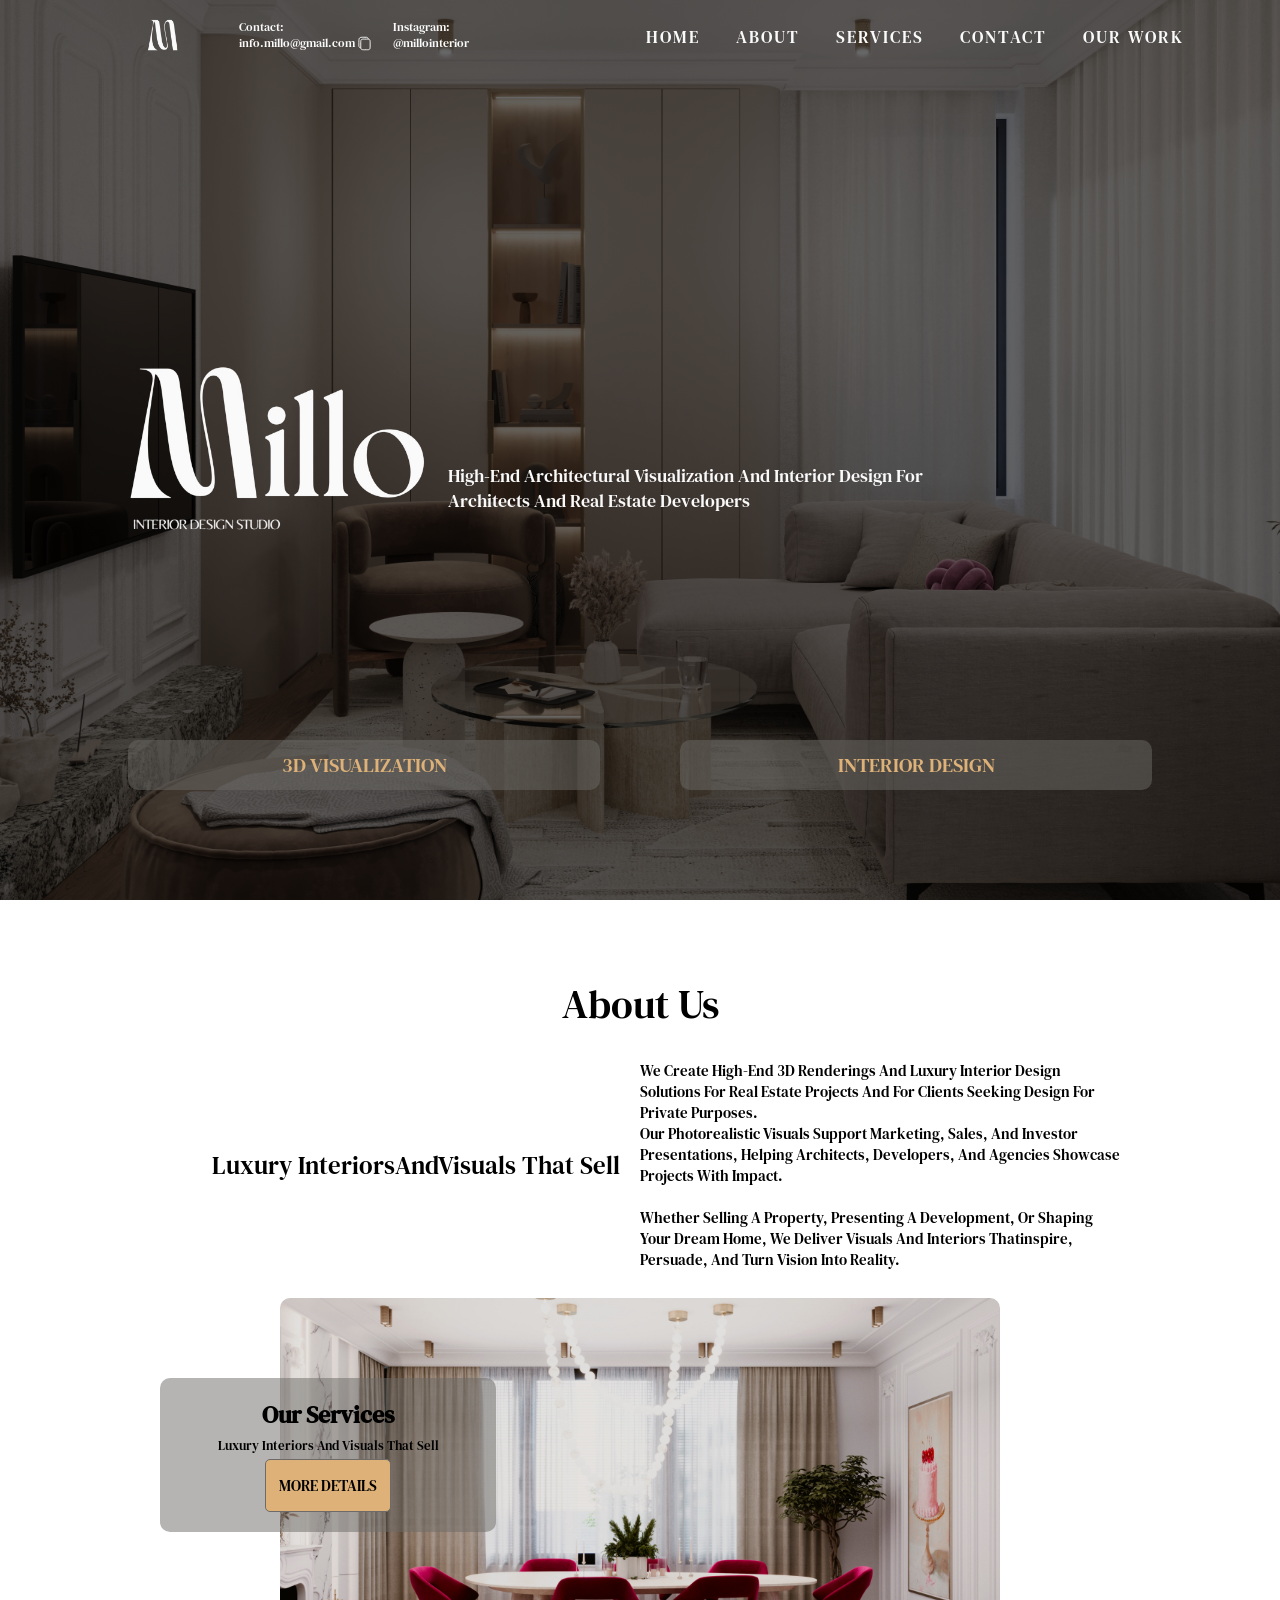
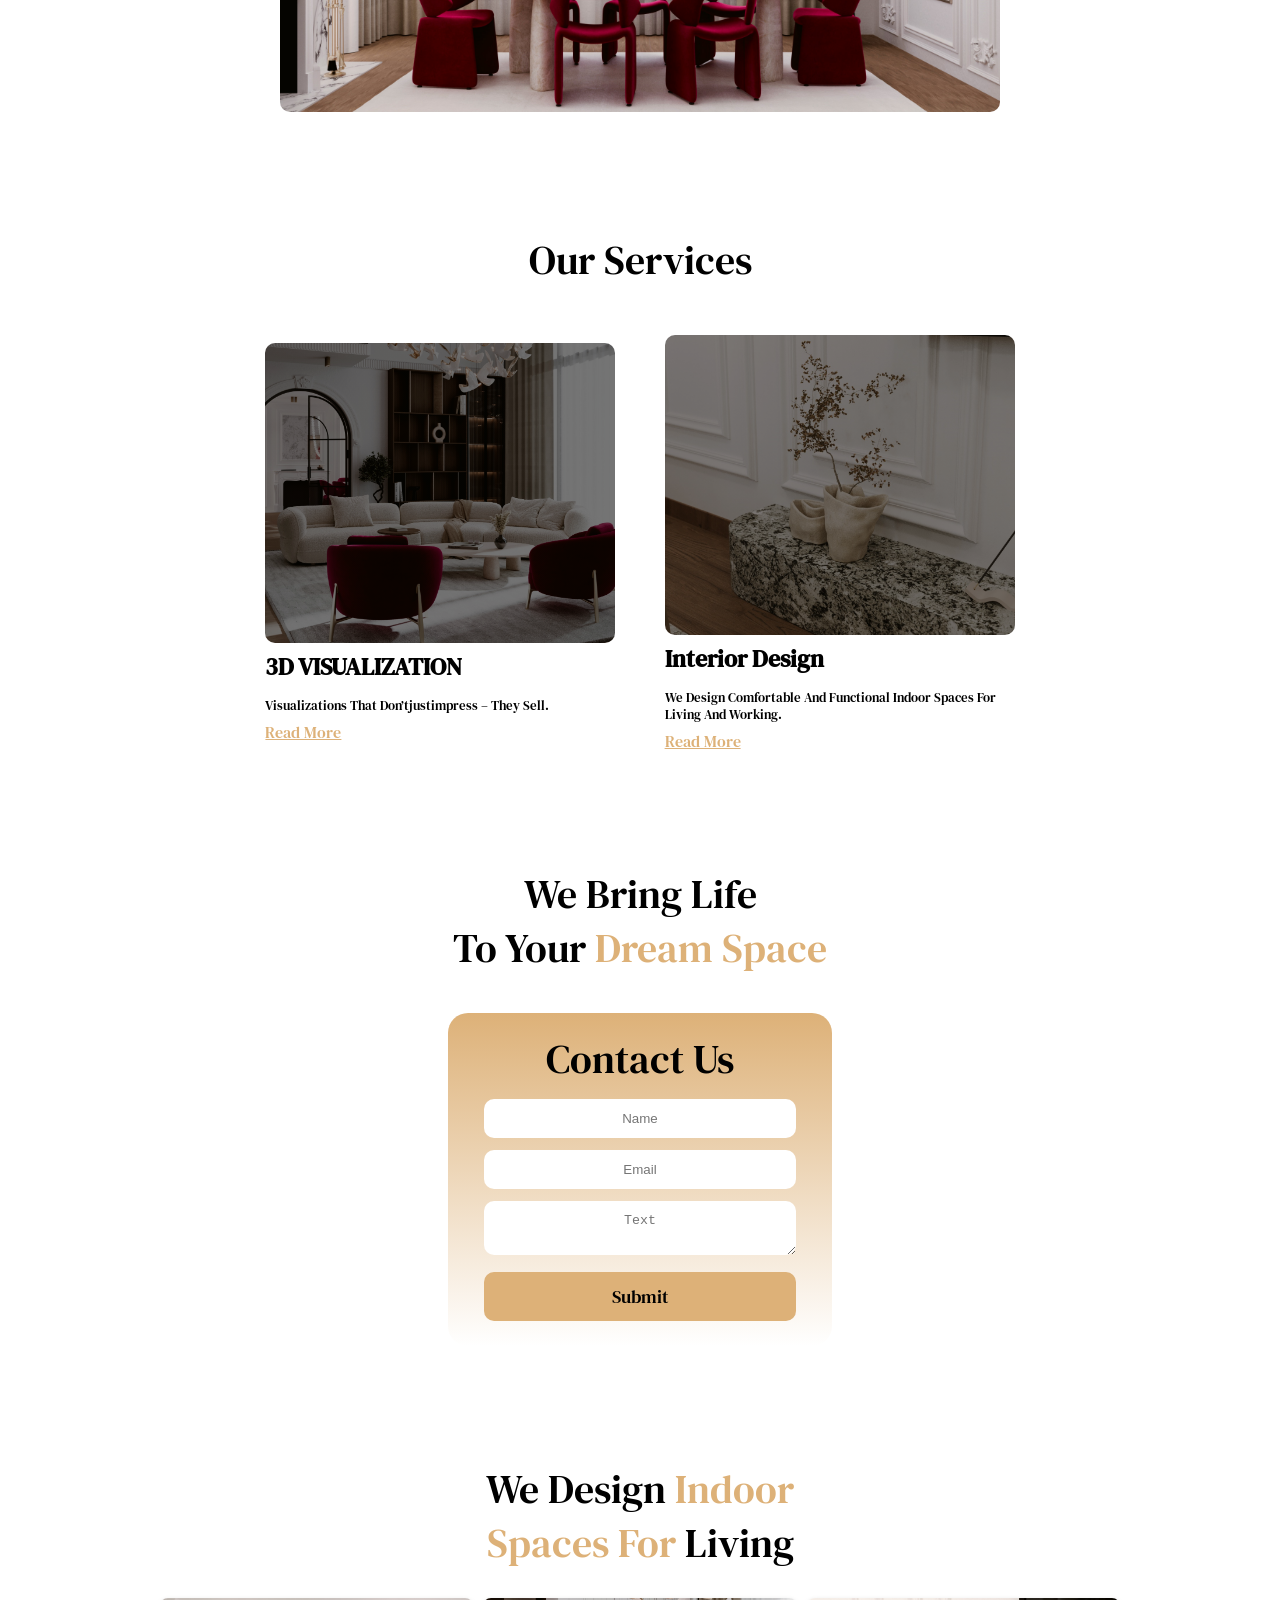
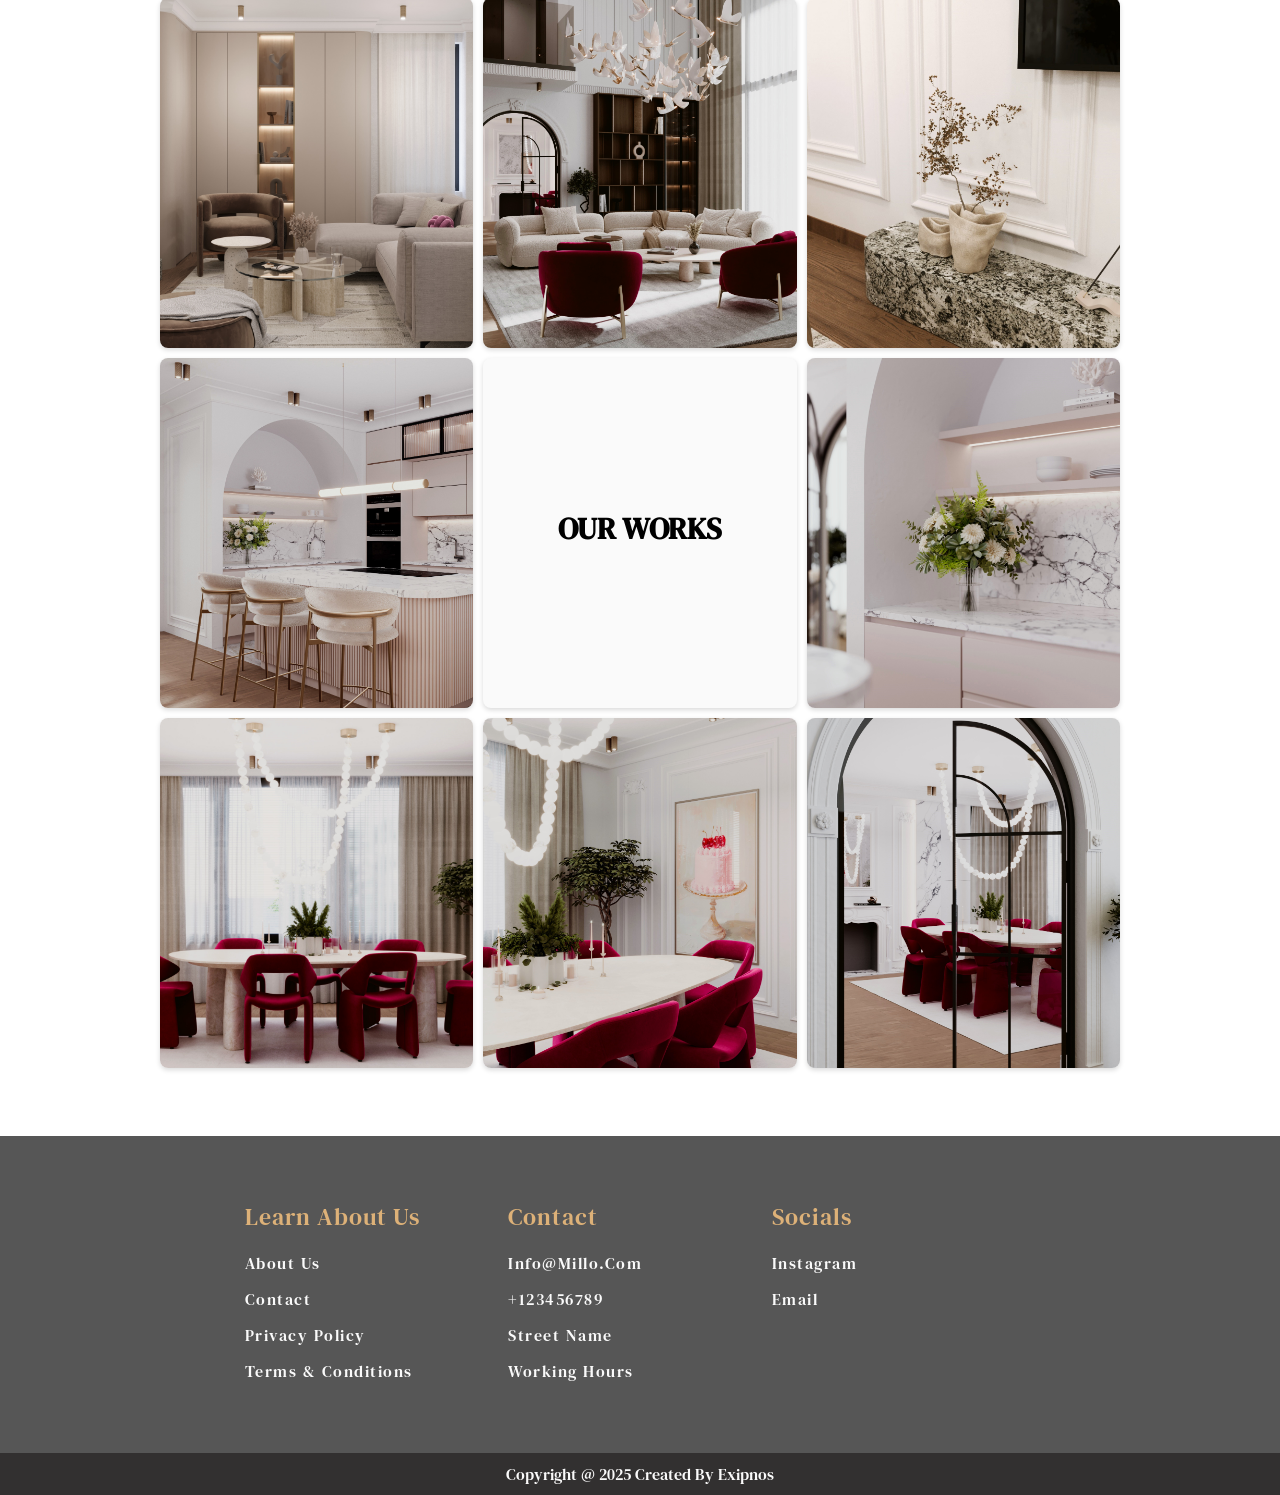
==== index.html @ c06cc0ef "Add files via upload" ====
<!DOCTYPE html>
<html lang="en">
<head>
    <meta charset="UTF-8">
    <meta name="viewport" content="width=device-width, initial-scale=1.0">
    <title>Millo</title>
    <link rel="stylesheet" href="style.css">
</head>
<body>
    <section class="homepg">
        <div class="navbar">
            <div class="logo">
                <img src="img/M.png" alt="Millo Logo">
            </div>
            <div class="social-media">
                <div class="s-box">
                    <p>Contact: <br><a href="mailto:info.millo@gmail.com"><span class="lower-case">info.millo@gmail.com</span></a></p>
                </div>
                <img src="img/copy-beli.svg" id="copyEmail" alt="Copy Email" title="Copy Email">
                <div class="s-box">
                    <p>Instagram: <br><a href="https://www.instagram.com/millointerior"><span class="lower-case">@millointerior</span></a></p>
                </div>
            </div>
            <nav class="navbar-items h-class">
                <ul class="nav v-class">
                    <li><a href="#HOME">HOME</a></li>
                    <li><a href="#ABOUT">ABOUT</a></li>
                    <li><a href="#SERVICES">SERVICES</a></li>
                    <li><a href="#CONTACT">CONTACT</a></li>
                    <li><a href="#OUR_WORK">OUR WORK</a></li>
                </ul>
            </nav>
            <div class="burger"><a href="#">&#9776</a></div>
        </div>
        <div class="content">
            <div class="c-box">
                <img src="img/Millo.png">
            </div>
            <div class="c-box">
                <p>High-end Architectural Visualization and Interior Design for<br> Architects and Real Estate Developers</p>
            </div>
        </div>
        <div class="content-buttons">
            <div class="button-box">
                <p class="capitalised">3d Visualization</p>
            </div>
            <div class="button-box">
                <p class="capitalised">Interior Design</p>
            </div>
        </div>
    </section>
    <!-- -----ABOUT US----- -->
    <section class="sec" id="ABOUT">
        <h1 class="heading">About Us</h1>
        <div class="sub_heading">
            <h1 class="heading">Luxury InteriorsAndVisuals That Sell</h1>
            <p>We create high-end 3D renderings and luxury interior design solutions for real estate projects
                and for clients seeking design for private purposes.
                <br>Our photorealistic visuals support marketing, sales, and investor presentations, helping
                    architects, developers, and agencies showcase projects with impact. 
                <br><br>
                Whether selling a property, presenting a development, or shaping your dream home, we deliver
                visuals and interiors thatinspire, persuade, and turn vision into reality.
            </p>
        </div>
        <div class="box">
            <div class="A_box">
                <h1>Our services</h1>
                <p>Luxury interiors and visuals that sell</p>
                <button class="btn btn1">MORE DETAILS</button>
            </div>
            <img src="img/Trpezarija1.jpg">
        </div>
    </section>
    <!-- -----SERVICES----- -->
    <section class="sec" id="SERVICES">
        <h1 class="heading">Our services</h1>
        <div class="service_box">
            <div class="boxes">
                <div class="boxes-img d3"></div>
                <h1>3D VISUALIZATION</h1>
                <p>Visualizations that don’tjustimpress – they sell.</p>
                <a href="">read more</a>
            </div>
            <div class="boxes">
                <div class="boxes-img idesign"></div>
                <h1>interior design</h1>
                <p>We design comfortable and functional indoor spaces for
                living and working.</p>
                <a href="">read more</a>
            </div>
        </div>
    </section>
    <!-- -----CONTACT US----- -->
    <section class="sec" id="CONTACT">
        <h1 class="heading">we bring life <br>to your <span>dream space</span></h1>
        <div class="contact-sec">
            <div class="contact_box">
                <h2 class="heading">contact us</h2>
                <input type="text" name="text" placeholder="name">
                <input type="email" name="email" placeholder="email">
                <textarea name="text" id="" placeholder="text"></textarea>
                <button class="btn btn2">submit</button>
            </div>
        </div>
    </section>
    <!-- -----BLOG----- -->
    <section class="sec" id="OUR_WORK">
        <h1 class="heading">we design <span>indoor <br>spaces for</span> living</h1>
        <div class="gallery-container">
            <div class="image"><img src="img/Dnevna1.jpg" alt=""></div>
            <div class="image"><img src="img/Dnevna2.jpg" alt=""></div>
            <div class="image"><img src="img/Dnevna3.jpg" alt=""></div>
            <div class="image"><img src="img/Kuhinja1.jpeg" alt=""></div>
            <div class="image"><img src="img/Kuhinja2.jpg" alt=""></div>
            <div class="image"><img src="img/Trpezarija1.jpg" alt=""></div>
            <div class="image"><img src="img/Trpezarija2.jpg" alt=""></div>
            <div class="image"><img src="img/Trpezarija4.jpg" alt=""></div>
            <div class="gall">
                <h1>OUR WORKS</h1>
            </div>
        </div>
    </section>
    <!-- -----FOOTER----- -->
    <section>
        <div class="footer">
            <div class="f-box">
                <h2>learn about us</h2>
                <li>about us</li>
                <li>contact</li>
                <li>privacy policy</li>
                <li>terms & conditions</li>
            </div>
            <div class="f-box">
                <h2>contact</h2>
                <li>info@millo.com</li>
                <li>+123456789</li>
                <li>Street Name</li>
                <li>Working Hours</li>
            </div>
            <div class="f-box">
                <h2>Socials</h2>
                <li>instagram</li>
                <li>email</li>
            </div>
        </div>
    </section>
    <footer>copyright @ 2025 created by exipnos</footer>
    <script src="index.js"></script>
</body>
</html>
---- style.css ----
@import url('https://fonts.googleapis.com/css2?family=DM+Serif+Text:ital@0;1&family=Mulish:ital,wght@0,200..1000;1,200..1000&family=Playfair+Display:ital,wght@0,400..900;1,400..900&display=swap');

*{
    box-sizing: border-box;
    margin: 0;
    padding: 0;
    text-transform: capitalize;
    transition: all 0.5s linear;
}

body{
    font-family: "DM Serif Text", serif;
}

.lower-case{
    text-transform: lowercase;
}

.capitalised{
    text-transform: uppercase;
}

.homepg{
    height: 100vh;
    width: 100%;
    background: linear-gradient(rgba(0,0,0,0.6), rgba(0,0,0,0.6)), url(img/Dnevna1.jpg);
    background-position: center;
    background-repeat: no-repeat;
    background-size: cover;
    position: relative;
}

.logo{
    margin-top: 4px;
    margin-left: 10%;
}

.logo img{
    width: 70px;
    height: 70px;
}

.navbar{
    display: flex;
    text-align: center;
    position: fixed;
    width: 100%;
    background-color: transparent;
    transition: background-color 0.5s;
    transition: top 0.5s ease;
    z-index: 3;
    top: 0;
}

.navbar.scrolled{
    top: 0;
    background-color: rgba(0, 0, 0, 0.85);
}

.social-media{
    margin-left: 20px;
    margin-top: 19px;
    display: flex;
    font-size: 12px;
}

.s-box{
    color: #fafafa;
    text-align: left;
    margin-left: 10%;
    flex-basis: 15%;
}

.social-media img{
    width: 15px;
    height: 15px;
    margin-top: 17px;
    margin-left: 2px;
}

.s-box a{
    color: #fafafa;
    text-decoration: none;
}

.s-box a:hover{
    color: #ddb178;
}

#copyEmail {
    cursor: pointer;
    transition: transform 0.2s;
}
#copyEmail:hover {
    transform: scale(1.2);
    opacity: 0.5;
}

.navbar-items{
    flex: 1;
    text-align: right;
    margin-top: 25px;
}

.navbar-items ul{
    padding-right: 20px;
    margin-right: 7%;
}

.navbar-items ul li{
    list-style: none;
    display: inline-block;
}

.navbar-items ul li a{
    color: #fafafa;
    padding: 0 16px;
    text-decoration: none;
    font-size: 17px;
    font-weight: 400;
    letter-spacing: 2px;
}

.navbar-items ul li a:hover{
    color: #ddb178;
}

.burger{
    display: none;
}

/* ------CONTENT------ */
.content{
    width: 80%;
    top: 50%;
    left: 50%;
    transform: translate(-50%, -50%);
    position: absolute;
    color: #fafafa;
    display: flex;
    justify-content: flex-start;
    align-items: flex-end;
}

.content .c-box:nth-child(1) {
    width: 300px; /* Match image width */
    flex: none;   /* Prevent flex from overriding width */
}

.c-box{
    flex: 1;
    display: flex;
    flex-direction: column;
    justify-content: center;
}

.c-box p{
    font-size: 18px;
    margin-left: 20px;
    margin-bottom: 12%;
}

.c-box img{
    height: 300px;
    width: 300px;
}

.heading{
    font-size: 40px;
    font-family: "DM Serif Text", serif;   
    font-weight: 400;
}

.heading span{
    color: #ddb178;
}

.para{
    font-size: 12px;
    padding: 16px 0;
    font-weight: 100;
}

.btn{
    font-family: "DM Serif Text", serif;
    text-decoration: none;
    color: #000;
    border: 2px solid #ddb178;
    padding: 15px 13px;
    font-size: 18px;
    font-weight: 500;
    background-color: #ddb178;
    cursor: pointer;
}

.btn:hover{
    color: #fafafa;
    font-weight: 500;
    background-color: #6d6a67;
    transition: 1s;
}

.navbar.scrolled{
    background-color: #181818;
    box-shadow: 0 2px 5px rgba(0,0,0,0.2);
}

.content-buttons{
    width: 80%;
    top: 85%;
    left: 50%;
    transform: translate(-50%, -50%);
    position: absolute;
    color: #fafafa;
    display: flex;
    justify-content: center;
    gap: 80px;
}

.button-box{
    display: flex;
    justify-content: center;
    align-items: center;
    appearance: none;
    box-shadow: none;
    background-color: rgba(109, 106, 103, 0.5);
    color: #ddb178;
    border-radius: 10px;
    width: 580px;
    height: 50px;
    font-size: 20px;
    cursor: pointer;
}


/* -----ABOUT US------ */
.sec{
    width: 85%;
    text-align: center;
    margin: auto;
    padding: 6% 5% 3% 5%;
}

.sub_heading{
    display: flex;
    align-items: center;
    text-align: left;
    justify-content: space-around;
    padding: 3% 0;
}

.sub_heading h1, .sub_heading p{
    width: 50%;
}

.sub_heading h1{
    font-size: 25px;
    font-weight: 100;
    text-align: right;
    padding-right: 20px;
}

.sub_heading p{
    font-size: 15px;
}

.box{
    position: relative;
}

.box img{
    width: 75%;
    height: 75%;
    border-radius: 10px;
}

.A_box{
    background-color: rgba(109, 106, 103, 0.5);
    padding: 2%;
    width: 35%;
    position: absolute;
    top: 5em;
    border-radius: 10px;
}

.A_box p{
    color: #000;
    font-size: 13px;
    padding: 2% 0;
}

.btn1{
    font-family: "DM Serif Text", serif;
    font-size: 15px;
    border: 1px solid #6d6a67;
    font-weight: 500;
    border-radius: 5px;
}

.btn1:hover{
    background-color: #6d6a67;
    color: #fafafa;
    font-weight: 500;
}

/* -----SERVICES------ */
.service_box{
    display: flex;
    padding-top: 5%;
    justify-content: center;
    align-items: center;
    flex-wrap: wrap;
    gap: 30px;
}

.boxes{
    text-align: left;
    margin: 0 1%;
}

.boxes-img{
    width: 350px;
    height: 300px;
    background-position: 50% 75%;
    background-repeat: no-repeat;
    position: relative;
    border-radius: 10px;
    overflow: hidden;
}

.d3{
    background: linear-gradient(rgba(0,0,0,0.5), rgba(0,0,0,0.5)), 
              url('img/Dnevna2.jpg');
    background-position: 50% 75%;
    background-size: cover;
}

.idesign{
    background: linear-gradient(rgba(0,0,0,0.5), rgba(0,0,0,0.5)), 
              url('img/Dnevna3.jpg');
    background-position: 50% 75%;
    background-size: cover;
}

.boxes h1{
    padding: 2% 0;
}

.boxes p{
    width: 350px;
    font-size: 13px;
    text-align: left;
    padding: 2% 0;
}

.boxes a{
    color: #ddb178
}

.boxes a:hover{
    color: #999;
    letter-spacing: 2px;
}

/* ------CONTACT US------ */
.contact-sec{
    display: flex;
    justify-content: space-evenly;
    align-items: center;
    margin-top: 4%;   
}

.contact_box{
    background: linear-gradient(to bottom, #ddb178, white);
    border-radius: 20px;
    width: 40%;
    padding: 2%;
    background-repeat: no-repeat;
    background-position: center;
    background-size: cover;
}

.contact_box h2{
    padding-bottom: 2%;
}

.contact_box input, .contact_box textarea, .contact_box button{
    width: 90%;
    outline: none;
    padding: 12px;
    margin: 6px 0;
    text-align: center;
    border: none;
    border-radius: 10px;
}

.btn2:hover{
    color: #fafafa;
    letter-spacing: 2px;
    background-color: #6d6a67;
}

/* -----OUR WORKS------ */
.gallery-container{
    display: grid;
    grid-template-columns: repeat(3,1fr);
    grid-template-rows: repeat(3,350px);
    gap: 10px;
    width: 100%;
    margin: 3% auto;
}

.image{
    display: flex;
    justify-content: center;
    align-items: center;
}

.image img{
    width: 100%;
    height: 100%;
    object-fit: cover;
    border-radius: 8px;
    box-shadow: 0 2px 5px rgba(0,0,0,0.15);
}

.gall{
    height: 100%;
    grid-column: 2;
    grid-row: 2;
    display: flex;
    flex-direction: column;
    justify-content: center;
    align-items: center;
    text-align: center;
    padding: 20px;
    background: #fafafa;
    border-radius: 8px;
    box-shadow: 0 2px 5px rgba(0,0,0,0.15);
}

.gall h1{
    font-size: 30px;
    margin-bottom: 10px;
}

.gall p{
    color: #555;
}

/* -----FOOTER------- */
.footer{
    padding: 5% 1%;
    display: flex;
    justify-content: center;
    background-color: #565656;
    color: #fafafa;
}

.f-box{
    flex-basis: 21%;
}

.f-box li{
    letter-spacing: 1.5px;
    list-style: none;
    padding: 7px 0;
    color: #fafafa;
}

.f-box h2{
    font-weight: 100;
    color: #ddb178;
    padding-bottom: 12px;
    letter-spacing: 1px;
}

footer{
    text-align: center;
    background-color: #323030;
    color: #fafafa;
    padding: 10px 0;
}

/* ------RESPONSIVENESS------ */
@media only screen and (max-width: 980px){
    .navbar-items{
        position: absolute;
        background-color: #ddb178;
        height: 100vh;
        width: 200px;
        right: 0;
        top: 0;
        text-align: left;
        z-index: 2;
        margin-top: 0;
        transition:  all 1s ease-out;
    }
    .navbar-items ul li{
        display: block;
        padding: 16px 0;
        margin-left: 15px;
    }
    .navbar-items ul{
        padding-top: 48%;
        padding-right: 5px;
    }
    .navbar-items ul li a{
        color: #6d6a67;
        padding: 0 18px;
        font-size: 22px;
    }
    .navbar-items ul li a:hover{
        color: #6d6a67;
        border: 2px solid #6d6a67;
    }
    .burger{
        display: block;
        z-index: 3;
        position: absolute;
        color: #fafafa;
        right: 7%;
        top: 5px;
        font-size: 35px;
    }
    .burger a{
        color: #fafafa;
        text-decoration: none;
    }
    .burger a:hover{
        color: #6d6a67;
    }
    .h-class{
        height: 100vh;
        opacity: 0;
    }
    .v-class{
        opacity: 0;
    }
    .content img{
        width: 200px;
        height: 200px;
    }
    .box img{
        width: 90%;
    }
    .contact-sec{
        flex-direction: column;
    }
    .contact_box{
        width: 80%;
        margin-bottom: 3%;
    }
    .footer{
        justify-content: flex-end;
    }
    .f-box{
        flex-basis: 23%;
    }
}

@media only screen and (max-width: 887px){
    .content{
        align-items: center;
    }
    .c-box img{
        margin-left: 50px;
    }
    .c-box p{
        text-align: center;
    }
    .social-media{
        display: none;
    }
    .service_box{
        flex-direction: column;
    }
    .boxes-img{
        height: 300px;
        background-position: 50% 75%;
    }
    .boxes{
        padding-bottom: 5%;
    }
    .A_box{
        width: 62%;
        top: 2em;
    }
    .footer{
        align-items: center;
        text-align: center;
        flex-direction: column;
        gap: 20px;
    }
    .content{
        flex-direction: column;
        margin-left: 0;
    }
    /* aaaaaaaaaaaaaaaaaaaaaaa */
    .button-box{
        width: 70%;
    }
    .A_box{
        width: 85%;
        top: 100%;
        left: 7%;
    }
}

@media only screen and (max-width: 642px){
    .content-buttons{
        flex-direction: column;
        align-items: center;
        gap: 20px;
    }
    .button-box{
        width: 70%;
    }
    .sub_heading{
        flex-direction: column;   
    }
    .sub_heading h1, .sub_heading p{
        text-align: center;
        width: 90%;
    }
    .gallery-container{
        display: grid;
        grid-template-columns: repeat(2, 1fr);
        grid-template-rows: repeat(6, 300px);
        align-items: stretch;
        justify-items: stretch;
    }
    .A_box{
        width: 85%;
        top: 100%;
        left: 7%;
    }
}

@media only screen and (max-width: 491px){
    .homepg{
        background-position: 40% 0%;
    }
    .content{
        left: 50%;
    }
    .heading{
        font-size: 35px;
    }
    .sub_heading h1{
        text-align: center;
        margin-bottom: 10px;
    }
    .sub_heading p{
        font-size: 13px;
    }
    .A_box p{
        font-size: 12px;
    }
    .A_box button{
        margin-top: 0;
        padding: 10px 13px;
    }
    #SERVICES{
        margin-top: 20%;
    }
    .contact_box{
        width: 100%;
    }
    .box{
        margin-bottom: 5em;
    }
}
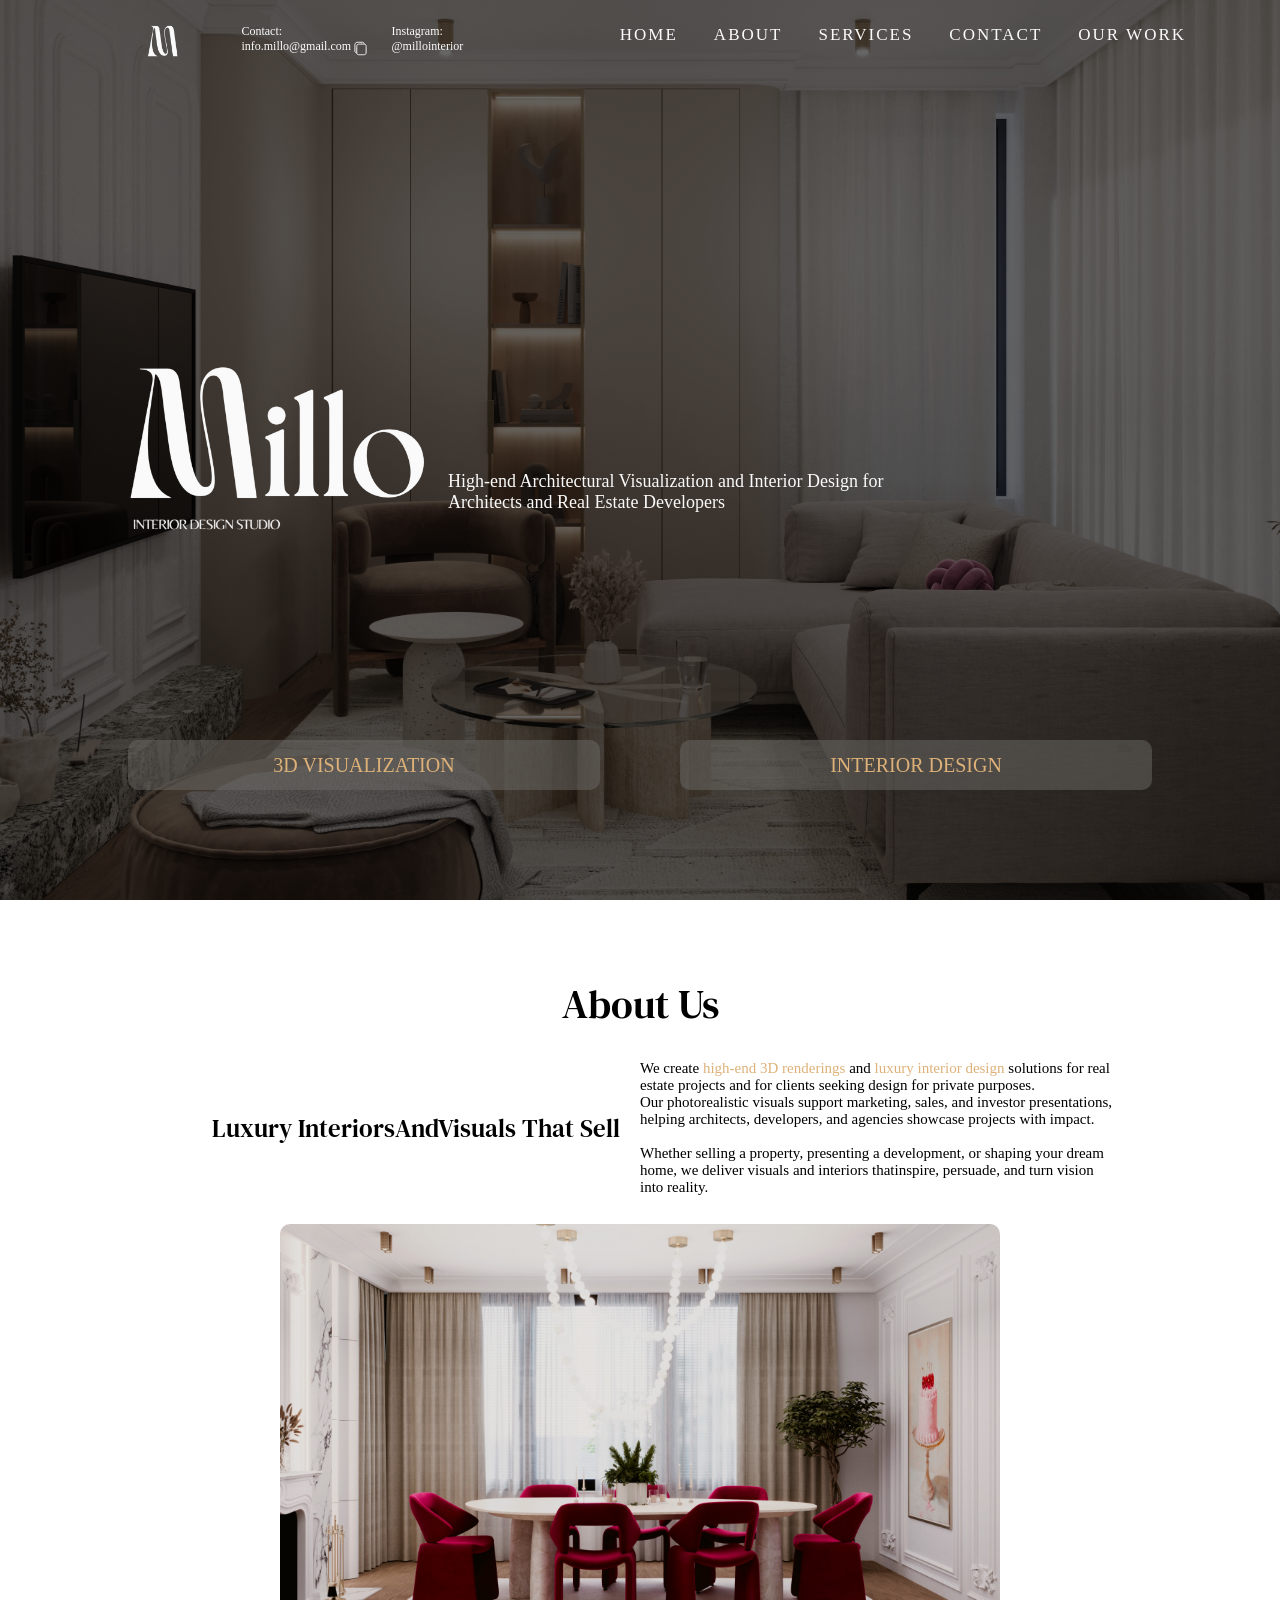
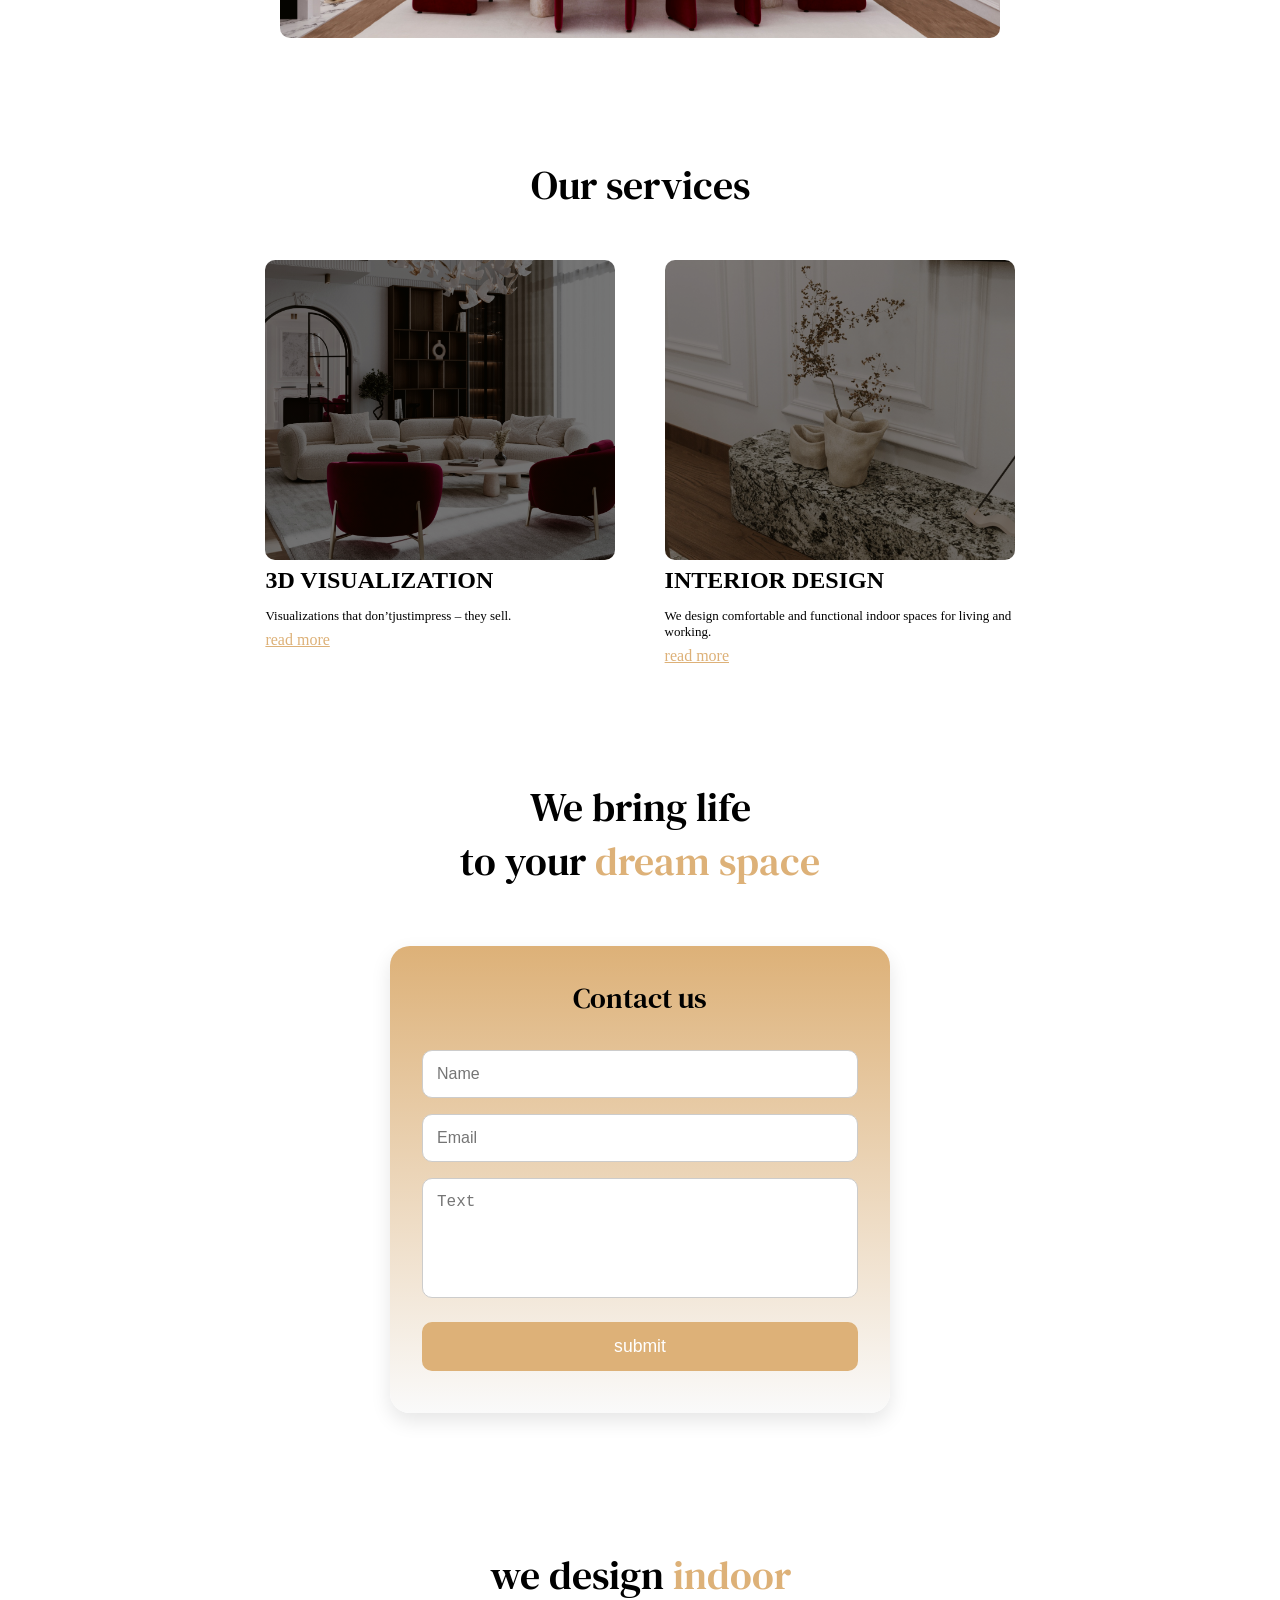
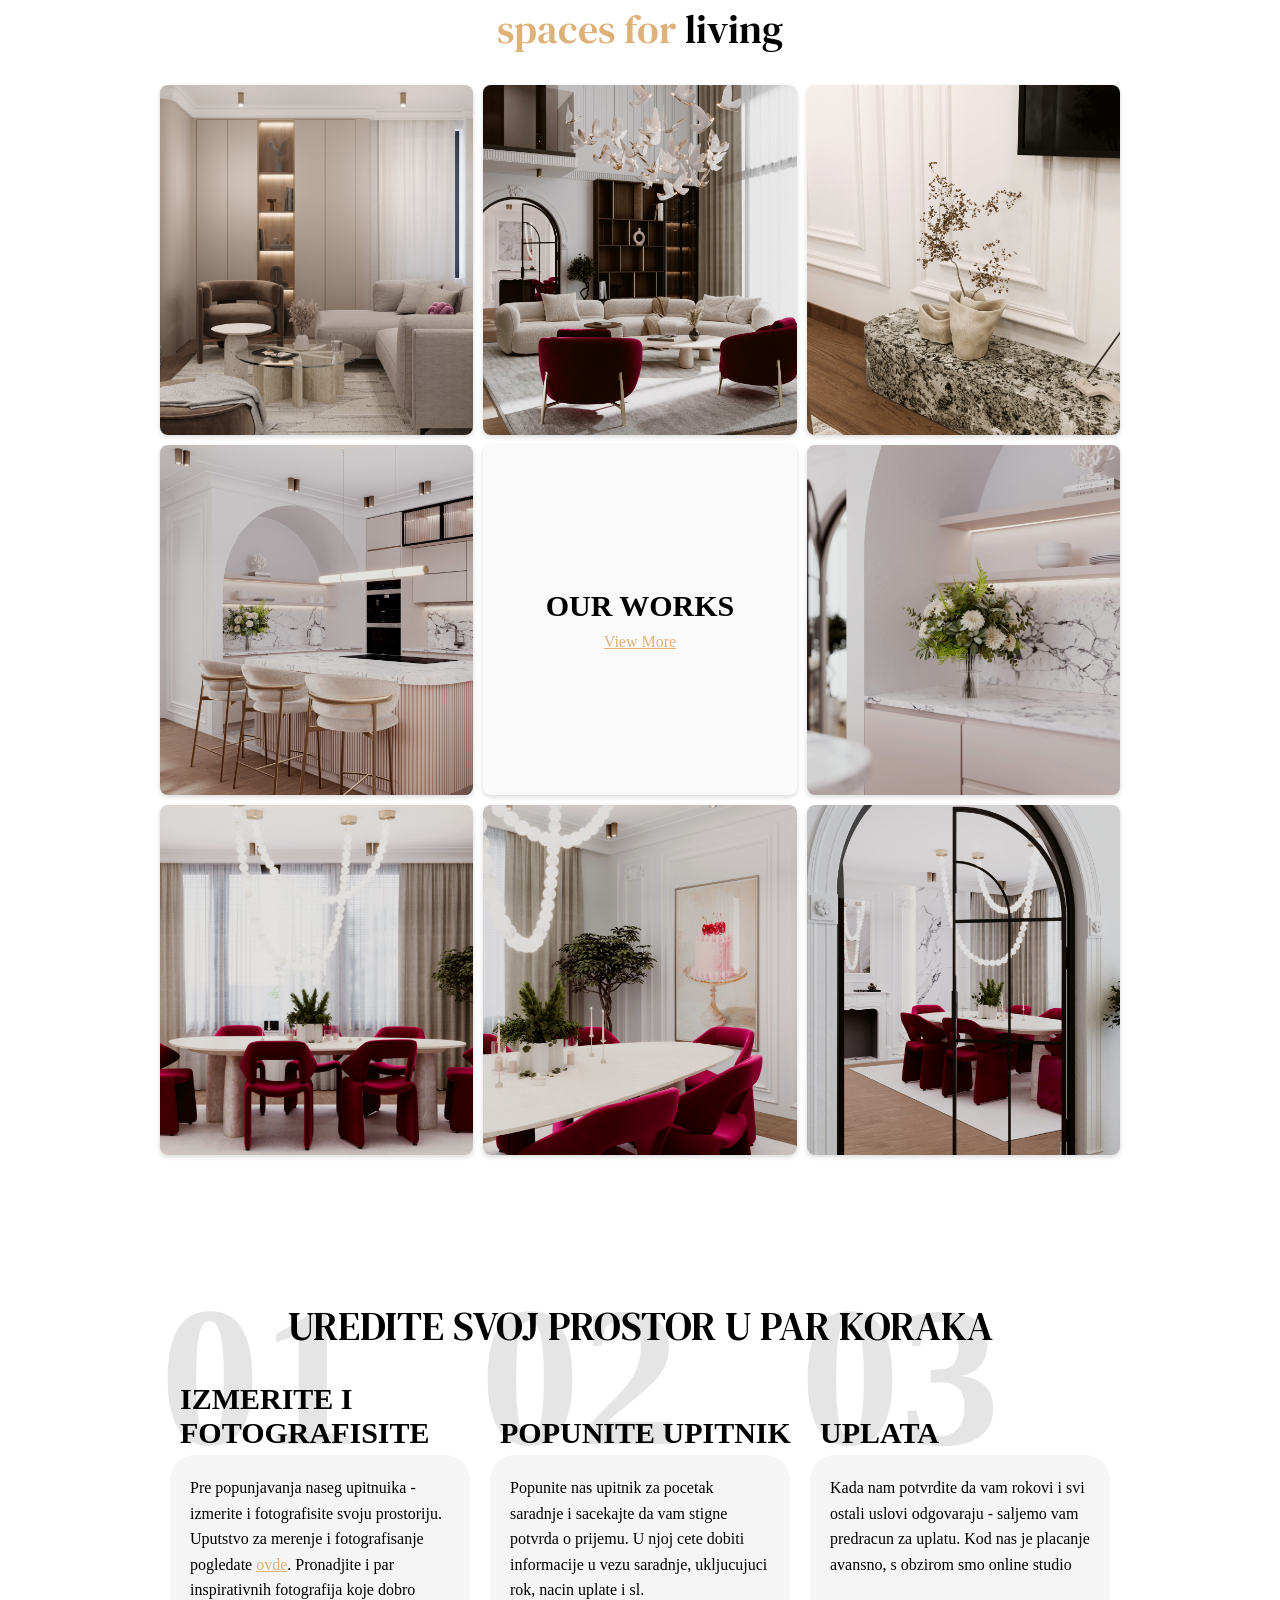
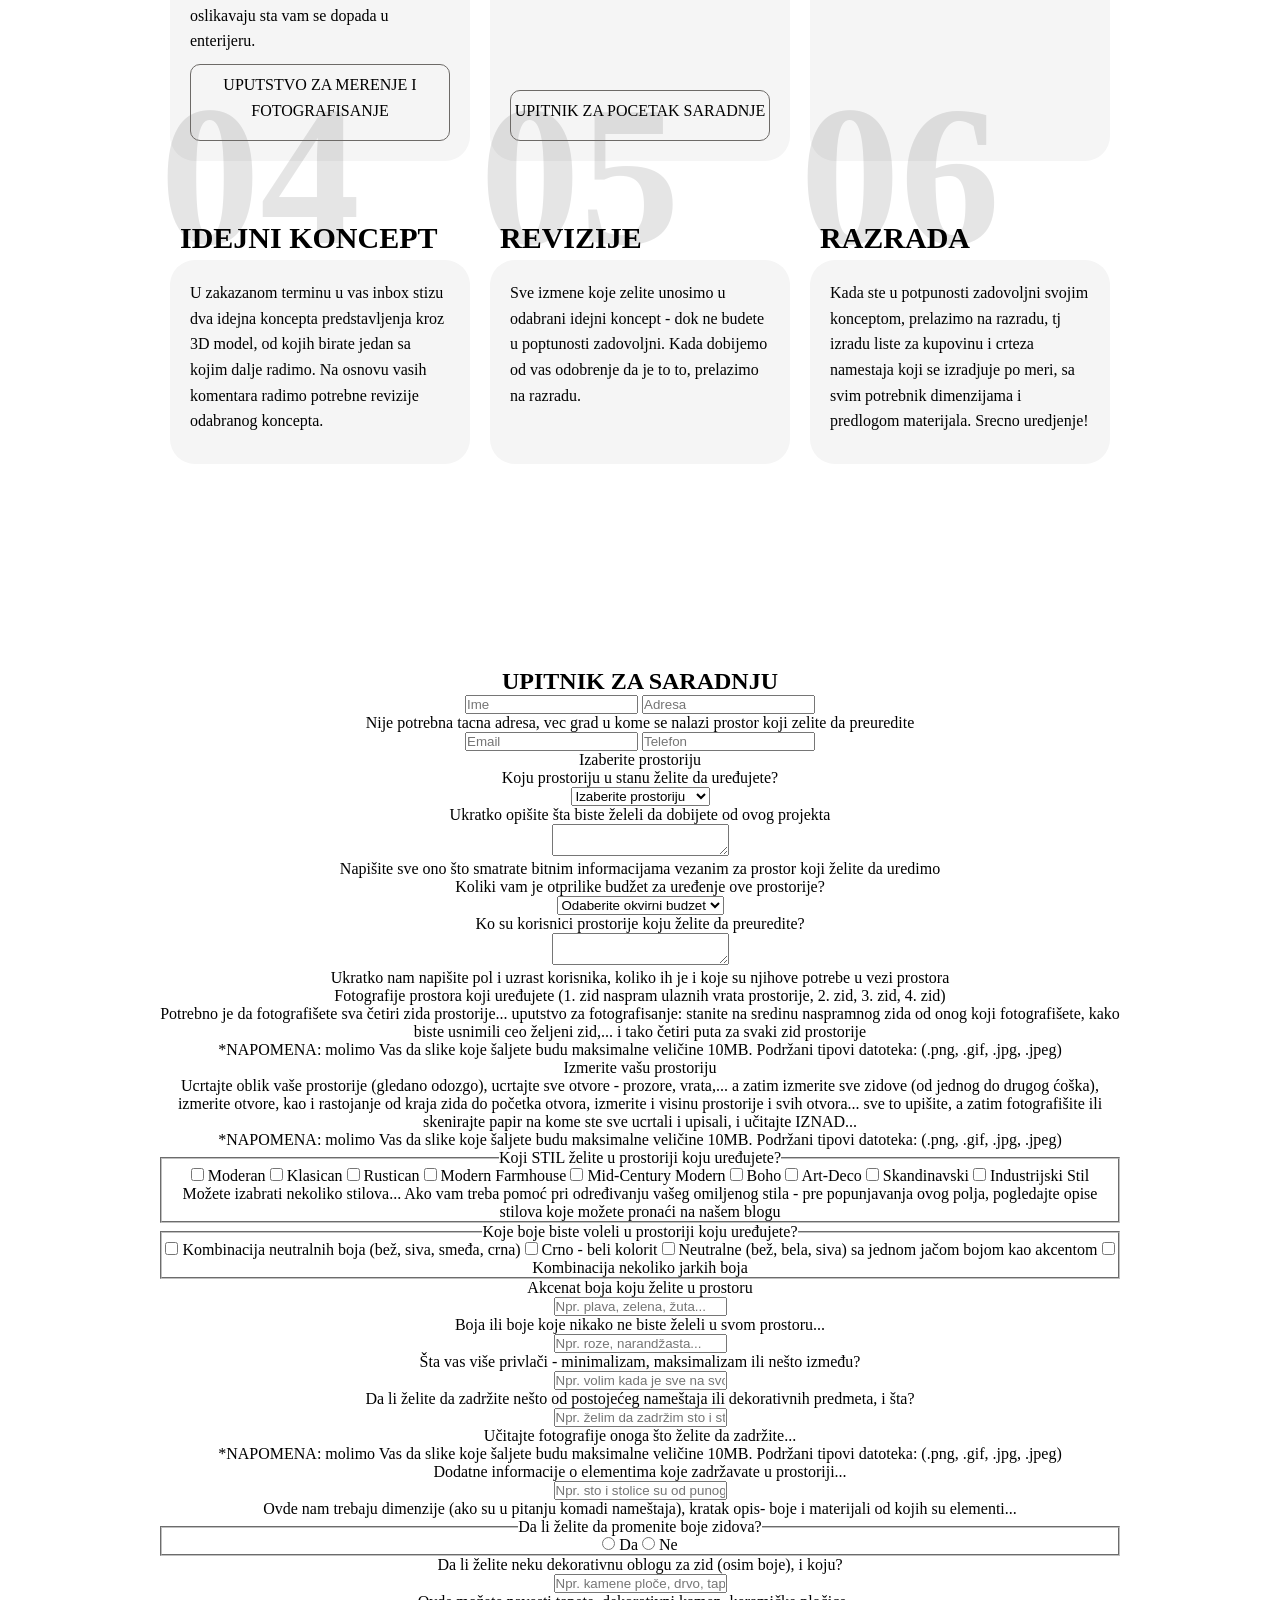
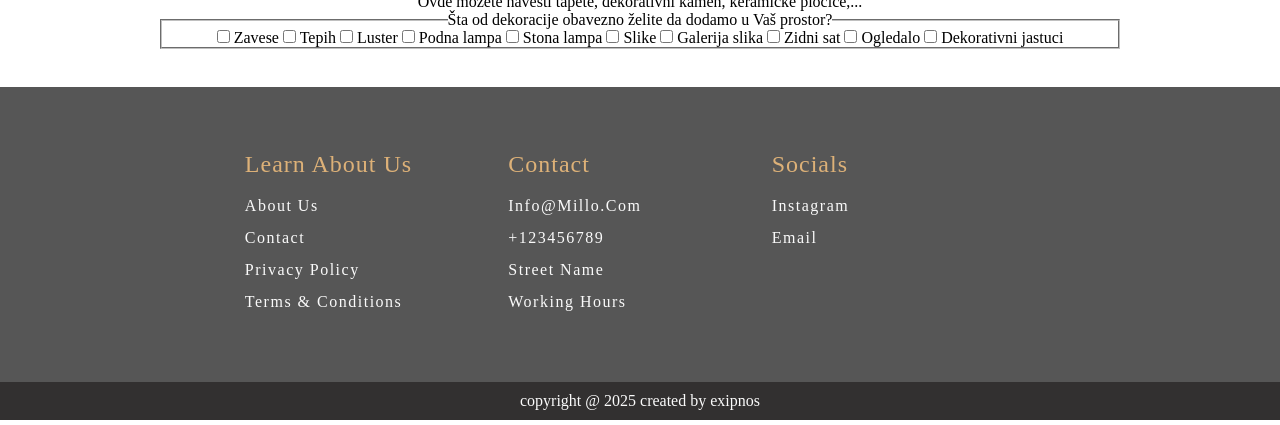
==== commit 79c78a4b: "Add files via upload" ====
--- a/index.html
+++ b/index.html
@@ -7,10 +7,10 @@
     <link rel="stylesheet" href="style.css">
 </head>
 <body>
-    <section class="homepg">
+    <section class="homepg" id="HOME">
         <div class="navbar">
             <div class="logo">
-                <img src="img/M.png" alt="Millo Logo">
+                <a href="#HOME" class="link-no-decoration"><img src="img/M.png" alt="Millo Logo"></a>
             </div>
             <div class="social-media">
                 <div class="s-box">
@@ -18,7 +18,7 @@
                 </div>
                 <img src="img/copy-beli.svg" id="copyEmail" alt="Copy Email" title="Copy Email">
                 <div class="s-box">
-                    <p>Instagram: <br><a href="https://www.instagram.com/millointerior"><span class="lower-case">@millointerior</span></a></p>
+                    <p>Instagram: <br><a href="#"><span class="lower-case">@millointerior</span></a><span class="hidden">---------</span></p>
                 </div>
             </div>
             <nav class="navbar-items h-class">
@@ -54,7 +54,7 @@
         <h1 class="heading">About Us</h1>
         <div class="sub_heading">
             <h1 class="heading">Luxury InteriorsAndVisuals That Sell</h1>
-            <p>We create high-end 3D renderings and luxury interior design solutions for real estate projects
+            <p>We create <span class="color-orange">high-end 3D renderings</span> and <span class="color-orange">luxury interior design</span> solutions for real estate projects
                 and for clients seeking design for private purposes.
                 <br>Our photorealistic visuals support marketing, sales, and investor presentations, helping
                     architects, developers, and agencies showcase projects with impact. 
@@ -64,11 +64,6 @@
             </p>
         </div>
         <div class="box">
-            <div class="A_box">
-                <h1>Our services</h1>
-                <p>Luxury interiors and visuals that sell</p>
-                <button class="btn btn1">MORE DETAILS</button>
-            </div>
             <img src="img/Trpezarija1.jpg">
         </div>
     </section>
@@ -78,13 +73,13 @@
         <div class="service_box">
             <div class="boxes">
                 <div class="boxes-img d3"></div>
-                <h1>3D VISUALIZATION</h1>
+                <h1 class="capitalised">3D VISUALIZATION</h1>
                 <p>Visualizations that don’tjustimpress – they sell.</p>
                 <a href="">read more</a>
             </div>
             <div class="boxes">
                 <div class="boxes-img idesign"></div>
-                <h1>interior design</h1>
+                <h1 class="capitalised">interior design</h1>
                 <p>We design comfortable and functional indoor spaces for
                 living and working.</p>
                 <a href="">read more</a>
@@ -93,18 +88,26 @@
     </section>
     <!-- -----CONTACT US----- -->
     <section class="sec" id="CONTACT">
-        <h1 class="heading">we bring life <br>to your <span>dream space</span></h1>
+        <h1 class="heading">We bring life <br>to your <span>dream space</span></h1>
         <div class="contact-sec">
             <div class="contact_box">
-                <h2 class="heading">contact us</h2>
-                <input type="text" name="text" placeholder="name">
-                <input type="email" name="email" placeholder="email">
-                <textarea name="text" id="" placeholder="text"></textarea>
-                <button class="btn btn2">submit</button>
-            </div>
-        </div>
-    </section>
-    <!-- -----BLOG----- -->
+                <h2 class="heading">Contact us</h2>
+                <form action="https://api.web3forms.com/submit" method="POST">
+                    <input type="hidden" name="access_key" value="853a2e21-577a-44da-8b9c-b62161390888">
+                    <input type="hidden" name="redirect" value="#">
+
+                    <input type="text" name="name" placeholder="Name" required>
+                    <input type="email" name="email" placeholder="Email" required>
+                    <textarea name="text" id="" placeholder="Text" rows="5"></textarea>
+                    <input type="checkbox" name="botcheck" class="hidden" style="display: none;">
+                    
+                    <button type="submit" class="btn btn2">submit</button>
+                </form>
+                <p id="formStatus" class="form-status"></p>
+            </div>
+        </div>
+    </section>
+    <!-- -----OUR WORKS----- -->
     <section class="sec" id="OUR_WORK">
         <h1 class="heading">we design <span>indoor <br>spaces for</span> living</h1>
         <div class="gallery-container">
@@ -118,12 +121,257 @@
             <div class="image"><img src="img/Trpezarija4.jpg" alt=""></div>
             <div class="gall">
                 <h1>OUR WORKS</h1>
-            </div>
-        </div>
-    </section>
+                <p><a href="#">View More</a></p>
+            </div>
+        </div>
+    </section>
+    <!-- STEPS -->
+    <section class="sec" id="STEPS">
+        <h1 class="heading capitalised">uredite svoj prostor u par koraka</h1>
+        <div class="steps-container">
+            <div class="steps-item-h2">
+                <div class="steps-number steps-first-row">
+                    01
+                </div>
+                <h2 class="capitalised">izmerite i fotografisite</h2>
+            </div>
+            <div class="steps-item-h2">
+                <div class="steps-number steps-first-row">
+                    02
+                </div>
+                <h2 class="capitalised">popunite upitnik</h2>
+            </div>
+            <div class="steps-item-h2">
+                <div class="steps-number steps-first-row">
+                    03
+                </div>
+                <h2 class="capitalised">uplata</h2>
+            </div>
+            <div class="steps-item">
+                <p>
+                    Pre popunjavanja naseg upitnuika - izmerite i fotografisite
+                    svoju prostoriju. Uputstvo za merenje i fotografisanje pogledate 
+                    <a href="#">ovde</a>. Pronadjite i par inspirativnih fotografija 
+                    koje dobro oslikavaju sta vam se dopada u enterijeru.
+                </p>
+                <div class="btn-steps steps-bottom-item">
+                    <p class="capitalised">Uputstvo za merenje i fotografisanje</p>
+                </div>
+            </div>
+            
+            <div class="steps-item">
+                <p>
+                    Popunite nas upitnik za pocetak saradnje i sacekajte da vam stigne
+                    potvrda o prijemu. U njoj cete dobiti informacije u vezu saradnje,
+                    ukljucujuci rok, nacin uplate i sl.
+                </p>
+                <div class="btn-steps steps-bottom-item">
+                    <p class="capitalised">upitnik za pocetak saradnje</p>
+                </div>
+            </div>
+           
+            <div class="steps-item">
+                <p>
+                    Kada nam potvrdite da vam rokovi i svi ostali uslovi odgovaraju -
+                    saljemo vam predracun za uplatu. Kod nas je placanje avansno, s 
+                    obzirom smo online studio
+                </p>
+            </div>
+            <div class="steps-item-h2">
+                <div class="steps-number steps-secomd-row">
+                    04
+                </div>
+                <h2 class="capitalised">idejni koncept</h2>
+            </div>
+            <div class="steps-item-h2">
+                <div class="steps-number steps-secomd-row">
+                    05
+                </div>
+                <h2 class="capitalised">revizije</h2>
+            </div>
+            <div class="steps-item-h2">
+                <div class="steps-number steps-secomd-row">
+                    06
+                </div>
+                <h2 class="capitalised">razrada</h2>
+            </div>
+            <div class="steps-item">
+                <p>
+                    U zakazanom terminu u vas inbox stizu dva idejna koncepta
+                    predstavljenja kroz 3D model, od kojih birate jedan sa kojim
+                    dalje radimo. Na osnovu vasih komentara radimo potrebne 
+                    revizije odabranog koncepta.
+                </p>
+            </div>
+            
+            <div class="steps-item">
+                <p>
+                    Sve izmene koje zelite unosimo u odabrani idejni koncept - 
+                    dok ne budete u poptunosti zadovoljni. Kada dobijemo od vas
+                    odobrenje da je to to, prelazimo na razradu.
+                </p>
+            </div>
+            
+            <div class="steps-item">
+                <p>
+                    Kada ste u potpunosti zadovoljni svojim konceptom, prelazimo
+                    na razradu, tj izradu liste za kupovinu i crteza namestaja koji 
+                    se izradjuje po meri, sa svim potrebnik dimenzijama i predlogom
+                    materijala. Srecno uredjenje!
+                </p>
+            </div>
+        </div>
+    </section>
+
+    <!-- --------QUESTIONARE-------- -->
+    <section class="sec" id="QUESTIONARE">
+        <div class="upitnik-container">
+            <h2 class="capitalised">Upitnik za saradnju</h2>
+            <form action="">
+                <input type="text" name="name" placeholder="Ime" required>
+                <input type="text" name="adresa" placeholder="Adresa" required>
+                <p class="input-text">Nije potrebna tacna adresa, 
+                    vec grad u kome se nalazi prostor koji zelite da preuredite</p>
+                <input type="email" name="email" placeholder="Email" required>
+                <input type="phone" name="phone" placeholder="Telefon" required>
+                <p>Izaberite prostoriju</p>
+                <p>Koju prostoriju u stanu želite da uređujete?</p>
+                <select name="prostorija" id="prostorija" required>
+                    <option value="" disabled selected>Izaberite prostoriju</option>
+                    <option value="kuhinja">Kuhinja</option>
+                    <option value="dnevna-soba">Dnevna Soba</option>
+                    <option value="trpezarija">Trpezarija</option>
+                    <option value="spavaca-soba">Spavaca Soba</option>
+                    <option value="decija-soba">Decija Soba</option>
+                    <option value="predsoblje">Predsoblje / Hodnik</option>
+                    <option value="kupatilo">Kupatilo</option>
+                    <option value="radna-soba">Radna Soba</option>
+                    <option value="kombinovana-soba">Kombinovana Soba</option>
+                    <option value="terasa">Terasa</option>
+                </select>
+                <p>Ukratko opišite šta biste želeli da dobijete od ovog projekta</p>
+                <textarea name="" id=""></textarea>
+                <p>Napišite sve ono što smatrate bitnim informacijama vezanim za prostor koji želite da uredimo</p>
+                <p>Koliki vam je otprilike budžet za uređenje ove prostorije?</p>
+                <select name="budzet" id="budzet" required>
+                    <option value="" disabled selected>Odaberite okvirni budzet</option>
+                    <option value="500-1000">500 - 1.000 e</option>
+                    <option value="1-2k">1.000 - 2.000 e</option>
+                    <option value="2-5k">2.000 - 5.000 e</option>
+                    <option value="5-10k">5.000 - 10.000 e</option>
+                    <option value="10k-more">vise od 10.000 e</option>
+                </select>
+                <p>Ko su korisnici prostorije koju želite da preuredite?</p>
+                <textarea name="" id=""></textarea>
+                <p>Ukratko nam napišite pol i uzrast korisnika, koliko ih je i koje su njihove potrebe u vezi prostora</p>
+                <p>Fotografije prostora koji uređujete (1. zid naspram ulaznih vrata prostorije, 2. zid, 3. zid, 4. zid)</p>
+                <!-- OVDE SADA IDE DEO GDE SE DRAG AND DROPUJE FAJLOVI ZA SLIKE -->
+                <p>Potrebno je da fotografišete sva četiri zida prostorije... uputstvo za fotografisanje: stanite na sredinu
+                     naspramnog zida od onog koji fotografišete, kako biste usnimili ceo željeni zid,... 
+                     i tako četiri puta za svaki zid prostorije</p>
+                <p>*NAPOMENA: molimo Vas da slike koje šaljete budu maksimalne veličine 10MB. 
+                    Podržani tipovi datoteka: (.png, .gif, .jpg, .jpeg)</p>
+                <p>Izmerite vašu prostoriju</p>
+                <!-- OVDE SADA IDE DEO GDE SE DRAG AND DROPUJE FAJLOVI ZA SLIKE -->
+                <p>Ucrtajte oblik vaše prostorije (gledano odozgo), ucrtajte sve otvore - 
+                    prozore, vrata,... a zatim izmerite sve zidove (od jednog do drugog ćoška), 
+                    izmerite otvore, kao i rastojanje od kraja zida do početka otvora, izmerite 
+                    i visinu prostorije i svih otvora... sve to upišite, a zatim fotografišite 
+                    ili skenirajte papir na kome ste sve ucrtali i upisali, i učitajte IZNAD...</p>
+                <p>*NAPOMENA: molimo Vas da slike koje šaljete budu maksimalne veličine 10MB. 
+                    Podržani tipovi datoteka: (.png, .gif, .jpg, .jpeg)</p>
+                <fieldset>
+                    <legend>Koji STIL želite u prostoriji koju uređujete?</legend>
+                    <input type="checkbox" name="stil" id="moderan" value="moderan">
+                    <label for="moderan">Moderan</label>
+                    <input type="checkbox" name="stil" id="klasican" value="klasican">
+                    <label for="klasican">Klasican</label>
+                    <input type="checkbox" name="stil" id="rustican" value="rustican">
+                    <label for="rustican">Rustican</label>
+                    <input type="checkbox" name="stil" id="farm" value="farm">
+                    <label for="farm">Modern Farmhouse</label>
+                    <input type="checkbox" name="stil" id="mid-century" value="mid-century">
+                    <label for="mid-century">Mid-Century Modern</label>
+                    <input type="checkbox" name="stil" id="boho" value="boho">
+                    <label for="boho">Boho</label>
+                    <input type="checkbox" name="stil" id="art-deco" value="art-deco">
+                    <label for="art-deco">Art-Deco</label>
+                    <input type="checkbox" name="stil" id="skandinavski" value="skandinavski">
+                    <label for="skandinavski">Skandinavski</label>
+                    <input type="checkbox" name="stil" id="industrijski" value="industrijski">
+                    <label for="industrijski">Industrijski Stil</label>
+                    <p>Možete izabrati nekoliko stilova... Ako vam treba pomoć pri određivanju 
+                        vašeg omiljenog stila - pre popunjavanja ovog polja, pogledajte opise 
+                        stilova koje možete pronaći na našem blogu</p>
+                </fieldset>
+                <fieldset>
+                    <legend>Koje boje biste voleli u prostoriji koju uređujete?</legend>
+                    <input type="checkbox" name="boje" id="neutralne" value="neutralne">
+                    <label for="neutralne">Kombinacija neutralnih boja (bež, siva, smeđa, crna)</label>
+                    <input type="checkbox" name="boje" id="crno-bela" value="crno-bela">
+                    <label for="crno-bela">Crno - beli kolorit</label>
+                    <input type="checkbox" name="boje" id="neutralne-akcenat" value="neutralne-akcenat">
+                    <label for="neutralne-akcenat">Neutralne (bež, bela, siva) sa jednom jačom bojom kao akcentom</label>
+                    <input type="checkbox" name="boje" id="jarke" value="jarke">
+                    <label for="jarke">Kombinacija nekoliko jarkih boja</label>
+                </fieldset>
+                <p>Akcenat boja koju želite u prostoru</p>
+                <input type="text" name="akcenat-boja" id="akcenat-boja" placeholder="Npr. plava, zelena, žuta...">
+                <p>Boja ili boje koje nikako ne biste želeli u svom prostoru...</p>
+                <input type="text" name="anti-boja" id="anti-boja" placeholder="Npr. roze, narandžasta...">
+                <p>Šta vas više privlači - minimalizam, maksimalizam ili nešto između?</p>
+                <input type="text" name="min-max" id="min-max" placeholder="Npr. volim kada je sve na svom mestu, ali ne volim kada je previše prazno...">
+                <p>Da li želite da zadržite nešto od postojećeg nameštaja ili dekorativnih predmeta, i šta?</p>
+                <input type="text" name="postojeci-namestaj" id="postojeci-namestaj" placeholder="Npr. želim da zadržim sto i stolice...">
+                <p>Učitajte fotografije onoga što želite da zadržite...</p>
+                <!-- OVDE SADA IDE DEO GDE SE DRAG AND DROPUJE FAJLOVI ZA SLIKE -->
+                <p>*NAPOMENA: molimo Vas da slike koje šaljete budu maksimalne veličine 10MB. 
+                    Podržani tipovi datoteka: (.png, .gif, .jpg, .jpeg)</p>
+                <p>Dodatne informacije o elementima koje zadržavate u prostoriji...</p>
+                <input type="text" name="dodatne-info-postojeci-namestaj" id="dodatne-info-postojeci-namestaj"
+                    placeholder="Npr. sto i stolice su od punog drveta, i želim da ih zadržim jer su kvalitetni...">
+                <p>Ovde nam trebaju dimenzije (ako su u pitanju komadi nameštaja), 
+                    kratak opis- boje i materijali od kojih su elementi...</p>
+                <fieldset>
+                    <legend>Da li želite da promenite boje zidova?</legend>
+                    <input type="radio" name="boja-zidova" id="da"  value="da">
+                    <label for="da">Da</label>
+                    <input type="radio" name="boja-zidova" id="ne" value="ne">
+                    <label for="ne">Ne</label>
+                </fieldset>
+                <p>Da li želite neku dekorativnu oblogu za zid (osim boje), i koju?</p>
+                <input type="text" name="dekor" id="dekor" placeholder="Npr. kamene ploče, drvo, tapete...">
+                <p>Ovde možete navesti tapete, dekorativni kamen, keramičke pločice,...</p>
+                <fieldset>
+                    <legend>Šta od dekoracije obavezno želite da dodamo u Vaš prostor?</legend>
+                    <input type="checkbox" name="dekoracija" id="zavese" value="zavese">
+                    <label for="zavese">Zavese</label>
+                    <input type="checkbox" name="dekoracija" id="tepih" value="tepih">
+                    <label for="tepih">Tepih</label>
+                    <input type="checkbox" name="dekoracija" id="luster" value="luster">
+                    <label for="luster">Luster</label>
+                    <input type="checkbox" name="dekoracija" id="podna-lampa" value="podna-lampa">
+                    <label for="podna-lampa">Podna lampa</label>
+                    <input type="checkbox" name="dekoracija" id="stona-lampa" value="stona-lampa">
+                    <label for="stona-lampa">Stona lampa</label>
+                    <input type="checkbox" name="dekoracija" id="slike" value="slike">
+                    <label for="slike">Slike</label>
+                    <input type="checkbox" name="dekoracija" id="galerija" value="galerija">
+                    <label for="galerija">Galerija slika</label>
+                    <input type="checkbox" name="dekoracija" id="zidni-sat" value="zidni-sat">
+                    <label for="zidni-sat">Zidni sat</label>
+                    <input type="checkbox" name="dekoracija" id="ogledalo " value="ogledalo">
+                    <label for="ogledalo">Ogledalo</label>
+                    <input type="checkbox" name="dekoracija" id="jastuci" value="jastuci">
+                    <label for="jastuci">Dekorativni jastuci</label>
+                </fieldset>
+            </form>
+        </div>
+    </section>
+
     <!-- -----FOOTER----- -->
     <section>
-        <div class="footer">
+        <div class="footer first-letter">
             <div class="f-box">
                 <h2>learn about us</h2>
                 <li>about us</li>
--- a/style.css
+++ b/style.css
@@ -4,20 +4,46 @@
     box-sizing: border-box;
     margin: 0;
     padding: 0;
-    text-transform: capitalize;
     transition: all 0.5s linear;
 }
 
 body{
-    font-family: "DM Serif Text", serif;
-}
+    font-family: "Playfair Display", serif;
+}
+
+::selection {
+  background-color: #ddb178; 
+  color: #fafafa;           
+}
+
 
 .lower-case{
     text-transform: lowercase;
 }
 
+.color-orange{
+    color: #ddb178;
+}
+
 .capitalised{
     text-transform: uppercase;
+}
+
+.first-letter{
+    text-transform: capitalize;
+}
+
+.hidden{
+    visibility: hidden;
+}
+
+.link-no-decoration{
+    text-decoration: none;
+}
+
+.link-no-decoration:hover{
+    text-decoration: none;
+    color: #ddb178;
 }
 
 .homepg{
@@ -31,7 +57,7 @@
 }
 
 .logo{
-    margin-top: 4px;
+    margin-top: 10px;
     margin-left: 10%;
 }
 
@@ -59,9 +85,15 @@
 
 .social-media{
     margin-left: 20px;
-    margin-top: 19px;
+    margin-top: 24px;
     display: flex;
     font-size: 12px;
+    transition: all 0.3s ease;
+}
+
+.social-media.mobile-visible {
+    display: block;
+    margin-top: 20px; /* optional spacing */
 }
 
 .s-box{
@@ -179,18 +211,6 @@
     font-size: 12px;
     padding: 16px 0;
     font-weight: 100;
-}
-
-.btn{
-    font-family: "DM Serif Text", serif;
-    text-decoration: none;
-    color: #000;
-    border: 2px solid #ddb178;
-    padding: 15px 13px;
-    font-size: 18px;
-    font-weight: 500;
-    background-color: #ddb178;
-    cursor: pointer;
 }
 
 .btn:hover{
@@ -232,6 +252,13 @@
     cursor: pointer;
 }
 
+.button-box:hover{
+    background-color: #6d6a67;
+    color: #fafafa;
+    font-weight: 500;
+    transform: scale(1.08);
+}
+
 
 /* -----ABOUT US------ */
 .sec{
@@ -275,7 +302,7 @@
 }
 
 .A_box{
-    background-color: rgba(109, 106, 103, 0.5);
+    background-color: rgba(109, 106, 103, 0.6);
     padding: 2%;
     width: 35%;
     position: absolute;
@@ -290,15 +317,19 @@
 }
 
 .btn1{
-    font-family: "DM Serif Text", serif;
     font-size: 15px;
     border: 1px solid #6d6a67;
     font-weight: 500;
     border-radius: 5px;
+    text-decoration: none;
+    color: #000;
+    padding: 15px 13px;
+    background-color: #bbb7b3;
+    cursor: pointer;
 }
 
 .btn1:hover{
-    background-color: #6d6a67;
+    background-color:#6d6a67;
     color: #fafafa;
     font-weight: 500;
 }
@@ -308,9 +339,10 @@
     display: flex;
     padding-top: 5%;
     justify-content: center;
-    align-items: center;
+    align-items: start;
     flex-wrap: wrap;
     gap: 30px;
+
 }
 
 .boxes{
@@ -363,41 +395,74 @@
 }
 
 /* ------CONTACT US------ */
-.contact-sec{
-    display: flex;
-    justify-content: space-evenly;
+.contact-sec {
+    display: flex;
+    justify-content: center;
     align-items: center;
-    margin-top: 4%;   
-}
-
-.contact_box{
-    background: linear-gradient(to bottom, #ddb178, white);
+    margin-top: 4%;
+    padding: 20px;
+}
+
+.contact_box {
+    background: linear-gradient(to bottom, #ddb178, #fafafa);
     border-radius: 20px;
-    width: 40%;
-    padding: 2%;
-    background-repeat: no-repeat;
-    background-position: center;
-    background-size: cover;
-}
-
-.contact_box h2{
-    padding-bottom: 2%;
-}
-
-.contact_box input, .contact_box textarea, .contact_box button{
-    width: 90%;
+    width: 100%;
+    max-width: 500px;
+    padding: 2rem;
+    box-shadow: 0 8px 20px rgba(0, 0, 0, 0.1);
+}
+
+.contact_box h2 {
+    text-align: center;
+    margin-bottom: 1.5rem;
+    font-size: 1.8rem;
+}
+
+.contact_box input,
+.contact_box textarea {
+    width: 100%;
     outline: none;
-    padding: 12px;
-    margin: 6px 0;
-    text-align: center;
+    padding: 14px;
+    margin: 8px 0;
+    border: 1px solid #ccc;
+    border-radius: 10px;
+    font-size: 1rem;
+    transition: border 0.3s;
+}
+
+.contact_box textarea {
+        
+    resize: none; /* disables resize completely */
+}
+
+.contact_box input:focus,
+.contact_box textarea:focus {
+    border-color: #6d6a67;
+}
+
+.contact_box button {
+    width: 100%;
+    padding: 14px;
+    margin-top: 12px;
     border: none;
     border-radius: 10px;
-}
-
-.btn2:hover{
-    color: #fafafa;
-    letter-spacing: 2px;
+    background-color: #ddb178;
+    color: #fff;
+    font-size: 1.1rem;
+    cursor: pointer;
+    transition: all 0.3s ease;
+}
+
+.contact_box button:hover {
     background-color: #6d6a67;
+    letter-spacing: 1px;
+}
+
+.form-status {
+    text-align: center;
+    margin-top: 10px;
+    font-size: 0.9rem;
+    color: #6d6a67;
 }
 
 /* -----OUR WORKS------ */
@@ -448,6 +513,107 @@
     color: #555;
 }
 
+.gall a{
+    color: #ddb178
+}
+
+.gall a:hover{
+    color: #999;
+    letter-spacing: 2px;
+}
+
+/* -------STEPS------ */
+.steps-container {
+    display: grid;
+    grid-template-columns: repeat(3, 1fr);
+    width: 100%;
+    margin: 3% auto;
+    text-align: left;
+}
+
+.steps-item-h2{
+    font-size: 20px;
+    font-weight: 500;
+    padding-left: 20px;
+    margin-bottom: 5px;
+    position: relative;
+    display: flex;
+    flex-direction: column;
+    justify-content: flex-end; 
+}
+
+.steps-item{
+    line-height: 1.6;
+    background-color: #f5f5f5;
+    border-radius: 25px;
+    padding: 20px;
+    margin-left: 10px;
+    margin-right: 10px;
+    margin-bottom: 60px;
+    display: flex;
+    flex-direction: column;
+}
+
+.steps-item p{
+    position: relative;
+    margin-bottom: 10px;
+}
+
+.steps-item a{
+    color: #ddb178;
+    position: relative;
+}
+
+.steps-item a:hover{
+    color: #999;
+    letter-spacing: 2px;
+}
+
+.steps-first-row{
+    top: -120px;  
+}
+
+.steps-secomd-row{
+    top: -160px;  
+}
+
+.steps-number{
+    position: absolute;          /* adjust position */
+    left: 0;
+    font-size: 200px;     /* large faded number */
+    font-weight: bold;
+    color: rgba(0, 0, 0, 0.1);
+    z-index: 0;  
+}
+
+.steps-item-h2 h2 {
+    position: relative;
+    z-index: 1; /* keep title above the faded number */
+}
+
+.btn-steps{
+    text-align: center;
+    margin-top: 10px;
+    border-radius: 10px;
+    border: 1px solid #6d6a67;
+    padding: 7px 0;
+    z-index: 2;
+}
+
+.btn-steps:hover{
+    background-color: #6d6a67;
+    color: #fafafa;
+    font-weight: 500;
+    cursor: pointer;
+}
+
+
+
+.steps-bottom-item{
+    margin-top: auto;
+    width: 100%;
+}
+
 /* -----FOOTER------- */
 .footer{
     padding: 5% 1%;
@@ -481,6 +647,8 @@
     color: #fafafa;
     padding: 10px 0;
 }
+
+
 
 /* ------RESPONSIVENESS------ */
 @media only screen and (max-width: 980px){
@@ -531,11 +699,14 @@
         color: #6d6a67;
     }
     .h-class{
-        height: 100vh;
+        height: 120vh;
         opacity: 0;
     }
     .v-class{
         opacity: 0;
+    }
+    .social-media {
+        display: none; /* hidden by default on mobile */
     }
     .content img{
         width: 200px;
@@ -557,6 +728,10 @@
     .f-box{
         flex-basis: 23%;
     }
+    .service_box{
+        flex-direction: column;
+        align-items: center;
+    }
 }
 
 @media only screen and (max-width: 887px){
@@ -568,9 +743,6 @@
     }
     .c-box p{
         text-align: center;
-    }
-    .social-media{
-        display: none;
     }
     .service_box{
         flex-direction: column;
@@ -596,15 +768,10 @@
         flex-direction: column;
         margin-left: 0;
     }
-    /* aaaaaaaaaaaaaaaaaaaaaaa */
-    .button-box{
-        width: 70%;
-    }
-    .A_box{
-        width: 85%;
-        top: 100%;
-        left: 7%;
-    }
+    .contact_box {
+    width: 90%;
+    padding: 1.5rem;
+  }
 }
 
 @media only screen and (max-width: 642px){
@@ -630,11 +797,6 @@
         align-items: stretch;
         justify-items: stretch;
     }
-    .A_box{
-        width: 85%;
-        top: 100%;
-        left: 7%;
-    }
 }
 
 @media only screen and (max-width: 491px){
@@ -670,4 +832,19 @@
     .box{
         margin-bottom: 5em;
     }
+    .boxes-img{
+        width: 300px;
+        height: 250px;
+        background-position: 50% 75%;
+        background-repeat: no-repeat;
+        position: relative;
+        border-radius: 10px;
+        overflow: hidden;
+    }
+    .boxes{
+        width: 300px;
+    }
+    .boxes p{
+        width: 300px;
+    }
 }
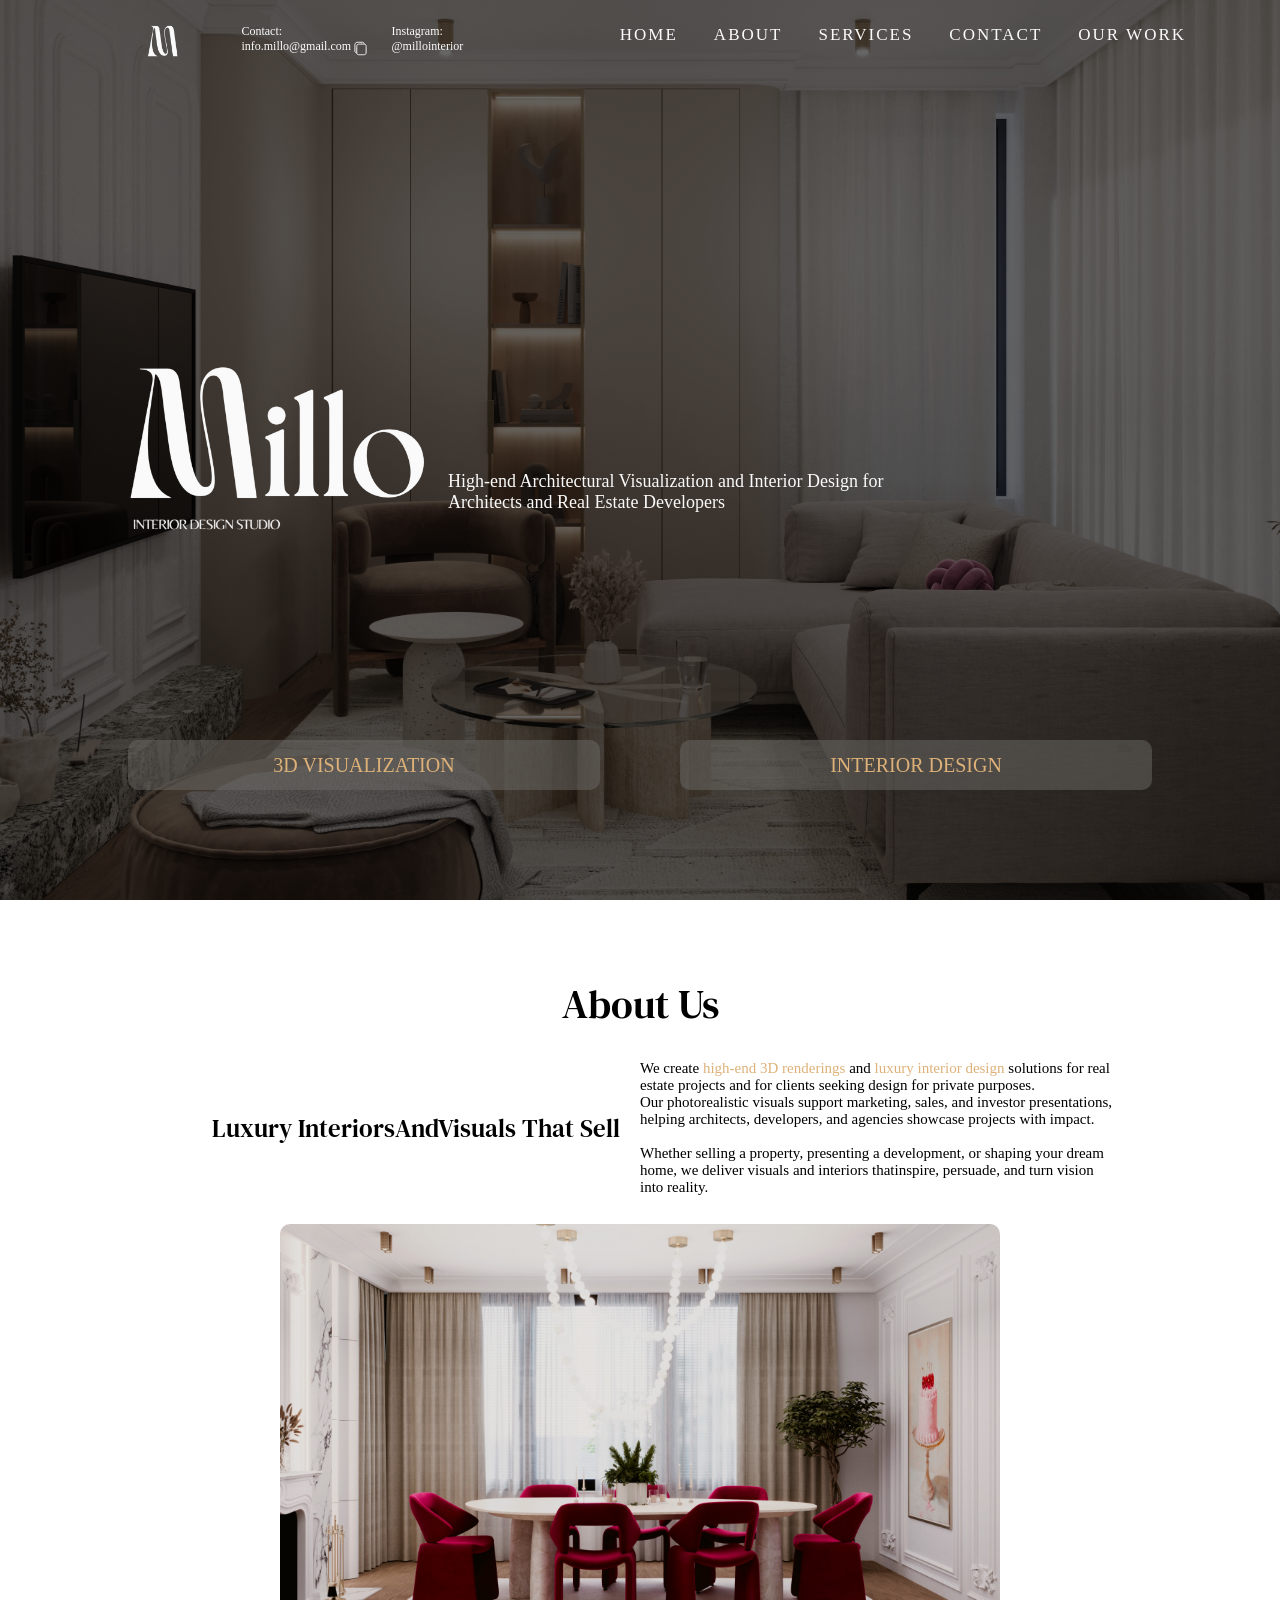
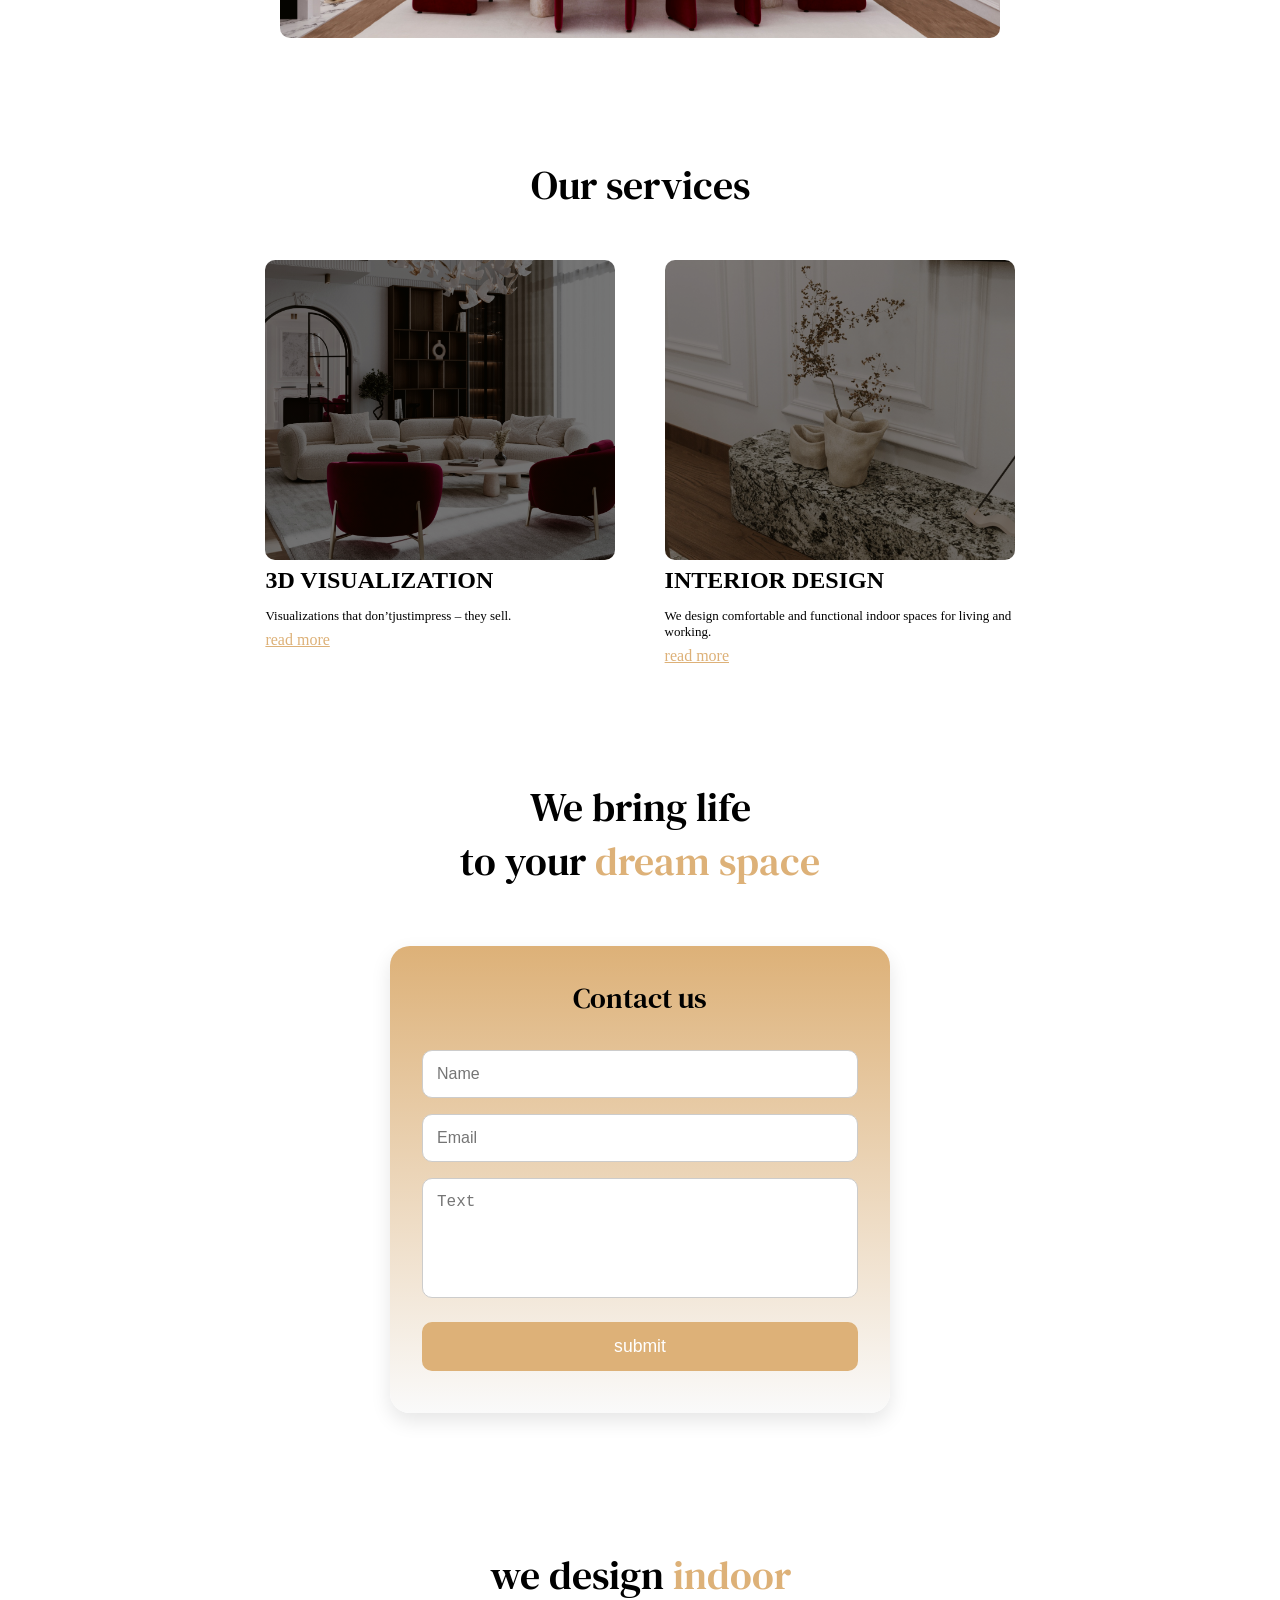
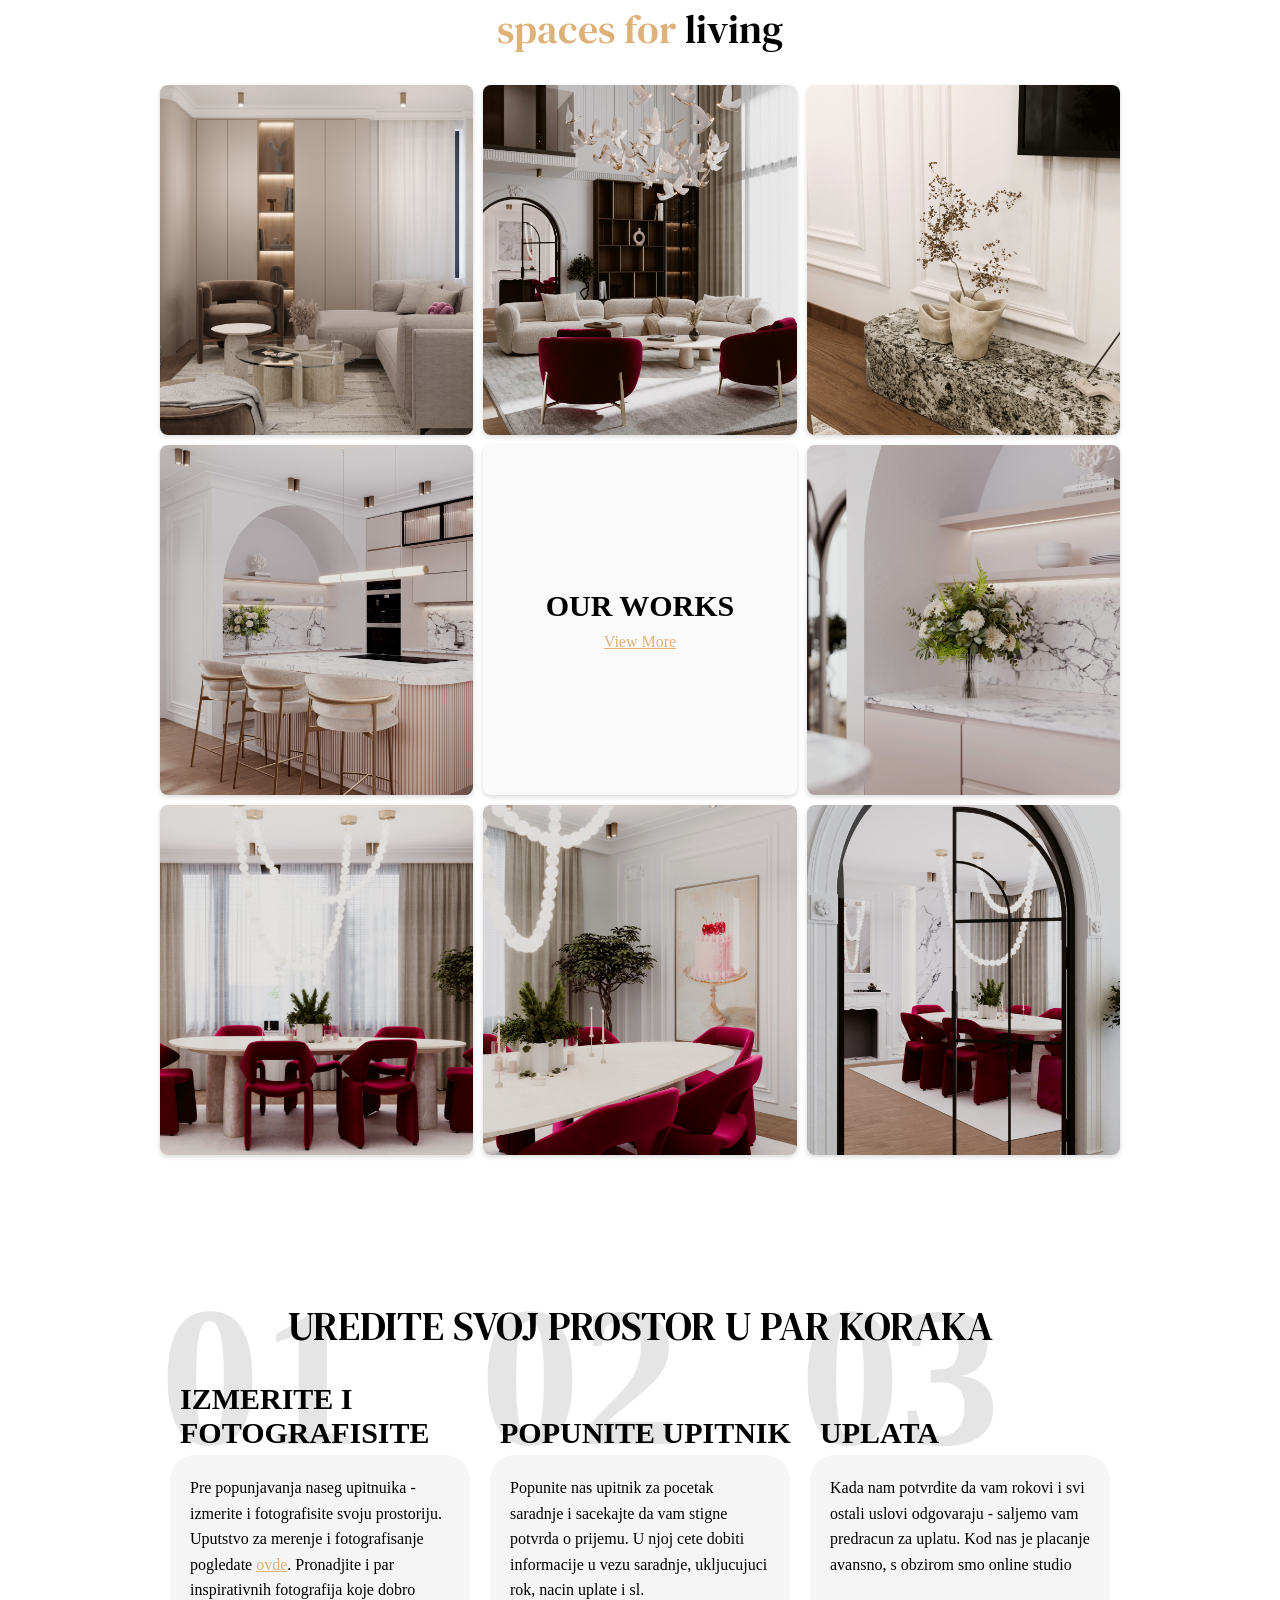
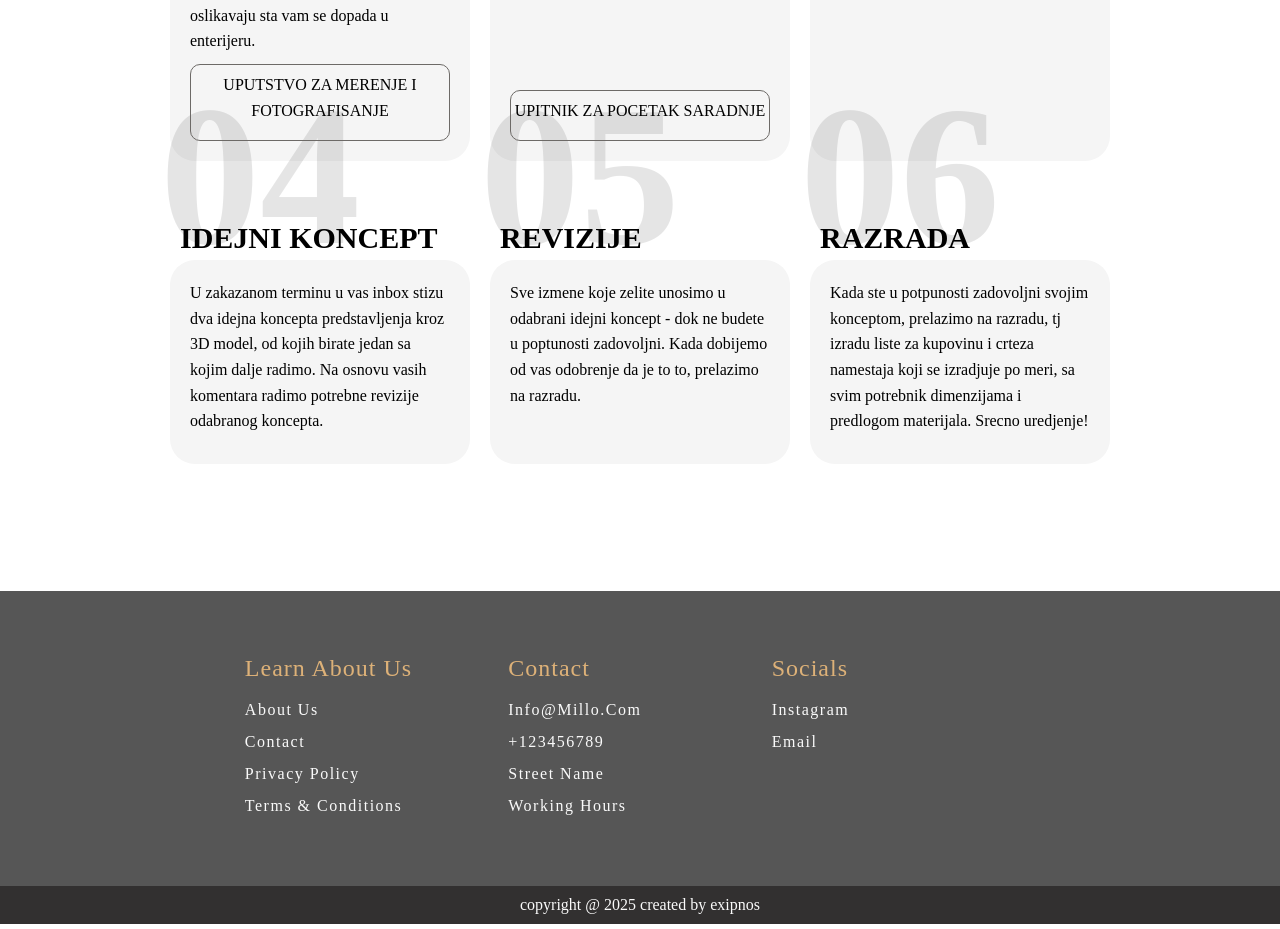
==== commit 686c740e: "Update index.html - delted questionare" ====
--- a/index.html
+++ b/index.html
@@ -223,152 +223,6 @@
         </div>
     </section>
 
-    <!-- --------QUESTIONARE-------- -->
-    <section class="sec" id="QUESTIONARE">
-        <div class="upitnik-container">
-            <h2 class="capitalised">Upitnik za saradnju</h2>
-            <form action="">
-                <input type="text" name="name" placeholder="Ime" required>
-                <input type="text" name="adresa" placeholder="Adresa" required>
-                <p class="input-text">Nije potrebna tacna adresa, 
-                    vec grad u kome se nalazi prostor koji zelite da preuredite</p>
-                <input type="email" name="email" placeholder="Email" required>
-                <input type="phone" name="phone" placeholder="Telefon" required>
-                <p>Izaberite prostoriju</p>
-                <p>Koju prostoriju u stanu želite da uređujete?</p>
-                <select name="prostorija" id="prostorija" required>
-                    <option value="" disabled selected>Izaberite prostoriju</option>
-                    <option value="kuhinja">Kuhinja</option>
-                    <option value="dnevna-soba">Dnevna Soba</option>
-                    <option value="trpezarija">Trpezarija</option>
-                    <option value="spavaca-soba">Spavaca Soba</option>
-                    <option value="decija-soba">Decija Soba</option>
-                    <option value="predsoblje">Predsoblje / Hodnik</option>
-                    <option value="kupatilo">Kupatilo</option>
-                    <option value="radna-soba">Radna Soba</option>
-                    <option value="kombinovana-soba">Kombinovana Soba</option>
-                    <option value="terasa">Terasa</option>
-                </select>
-                <p>Ukratko opišite šta biste želeli da dobijete od ovog projekta</p>
-                <textarea name="" id=""></textarea>
-                <p>Napišite sve ono što smatrate bitnim informacijama vezanim za prostor koji želite da uredimo</p>
-                <p>Koliki vam je otprilike budžet za uređenje ove prostorije?</p>
-                <select name="budzet" id="budzet" required>
-                    <option value="" disabled selected>Odaberite okvirni budzet</option>
-                    <option value="500-1000">500 - 1.000 e</option>
-                    <option value="1-2k">1.000 - 2.000 e</option>
-                    <option value="2-5k">2.000 - 5.000 e</option>
-                    <option value="5-10k">5.000 - 10.000 e</option>
-                    <option value="10k-more">vise od 10.000 e</option>
-                </select>
-                <p>Ko su korisnici prostorije koju želite da preuredite?</p>
-                <textarea name="" id=""></textarea>
-                <p>Ukratko nam napišite pol i uzrast korisnika, koliko ih je i koje su njihove potrebe u vezi prostora</p>
-                <p>Fotografije prostora koji uređujete (1. zid naspram ulaznih vrata prostorije, 2. zid, 3. zid, 4. zid)</p>
-                <!-- OVDE SADA IDE DEO GDE SE DRAG AND DROPUJE FAJLOVI ZA SLIKE -->
-                <p>Potrebno je da fotografišete sva četiri zida prostorije... uputstvo za fotografisanje: stanite na sredinu
-                     naspramnog zida od onog koji fotografišete, kako biste usnimili ceo željeni zid,... 
-                     i tako četiri puta za svaki zid prostorije</p>
-                <p>*NAPOMENA: molimo Vas da slike koje šaljete budu maksimalne veličine 10MB. 
-                    Podržani tipovi datoteka: (.png, .gif, .jpg, .jpeg)</p>
-                <p>Izmerite vašu prostoriju</p>
-                <!-- OVDE SADA IDE DEO GDE SE DRAG AND DROPUJE FAJLOVI ZA SLIKE -->
-                <p>Ucrtajte oblik vaše prostorije (gledano odozgo), ucrtajte sve otvore - 
-                    prozore, vrata,... a zatim izmerite sve zidove (od jednog do drugog ćoška), 
-                    izmerite otvore, kao i rastojanje od kraja zida do početka otvora, izmerite 
-                    i visinu prostorije i svih otvora... sve to upišite, a zatim fotografišite 
-                    ili skenirajte papir na kome ste sve ucrtali i upisali, i učitajte IZNAD...</p>
-                <p>*NAPOMENA: molimo Vas da slike koje šaljete budu maksimalne veličine 10MB. 
-                    Podržani tipovi datoteka: (.png, .gif, .jpg, .jpeg)</p>
-                <fieldset>
-                    <legend>Koji STIL želite u prostoriji koju uređujete?</legend>
-                    <input type="checkbox" name="stil" id="moderan" value="moderan">
-                    <label for="moderan">Moderan</label>
-                    <input type="checkbox" name="stil" id="klasican" value="klasican">
-                    <label for="klasican">Klasican</label>
-                    <input type="checkbox" name="stil" id="rustican" value="rustican">
-                    <label for="rustican">Rustican</label>
-                    <input type="checkbox" name="stil" id="farm" value="farm">
-                    <label for="farm">Modern Farmhouse</label>
-                    <input type="checkbox" name="stil" id="mid-century" value="mid-century">
-                    <label for="mid-century">Mid-Century Modern</label>
-                    <input type="checkbox" name="stil" id="boho" value="boho">
-                    <label for="boho">Boho</label>
-                    <input type="checkbox" name="stil" id="art-deco" value="art-deco">
-                    <label for="art-deco">Art-Deco</label>
-                    <input type="checkbox" name="stil" id="skandinavski" value="skandinavski">
-                    <label for="skandinavski">Skandinavski</label>
-                    <input type="checkbox" name="stil" id="industrijski" value="industrijski">
-                    <label for="industrijski">Industrijski Stil</label>
-                    <p>Možete izabrati nekoliko stilova... Ako vam treba pomoć pri određivanju 
-                        vašeg omiljenog stila - pre popunjavanja ovog polja, pogledajte opise 
-                        stilova koje možete pronaći na našem blogu</p>
-                </fieldset>
-                <fieldset>
-                    <legend>Koje boje biste voleli u prostoriji koju uređujete?</legend>
-                    <input type="checkbox" name="boje" id="neutralne" value="neutralne">
-                    <label for="neutralne">Kombinacija neutralnih boja (bež, siva, smeđa, crna)</label>
-                    <input type="checkbox" name="boje" id="crno-bela" value="crno-bela">
-                    <label for="crno-bela">Crno - beli kolorit</label>
-                    <input type="checkbox" name="boje" id="neutralne-akcenat" value="neutralne-akcenat">
-                    <label for="neutralne-akcenat">Neutralne (bež, bela, siva) sa jednom jačom bojom kao akcentom</label>
-                    <input type="checkbox" name="boje" id="jarke" value="jarke">
-                    <label for="jarke">Kombinacija nekoliko jarkih boja</label>
-                </fieldset>
-                <p>Akcenat boja koju želite u prostoru</p>
-                <input type="text" name="akcenat-boja" id="akcenat-boja" placeholder="Npr. plava, zelena, žuta...">
-                <p>Boja ili boje koje nikako ne biste želeli u svom prostoru...</p>
-                <input type="text" name="anti-boja" id="anti-boja" placeholder="Npr. roze, narandžasta...">
-                <p>Šta vas više privlači - minimalizam, maksimalizam ili nešto između?</p>
-                <input type="text" name="min-max" id="min-max" placeholder="Npr. volim kada je sve na svom mestu, ali ne volim kada je previše prazno...">
-                <p>Da li želite da zadržite nešto od postojećeg nameštaja ili dekorativnih predmeta, i šta?</p>
-                <input type="text" name="postojeci-namestaj" id="postojeci-namestaj" placeholder="Npr. želim da zadržim sto i stolice...">
-                <p>Učitajte fotografije onoga što želite da zadržite...</p>
-                <!-- OVDE SADA IDE DEO GDE SE DRAG AND DROPUJE FAJLOVI ZA SLIKE -->
-                <p>*NAPOMENA: molimo Vas da slike koje šaljete budu maksimalne veličine 10MB. 
-                    Podržani tipovi datoteka: (.png, .gif, .jpg, .jpeg)</p>
-                <p>Dodatne informacije o elementima koje zadržavate u prostoriji...</p>
-                <input type="text" name="dodatne-info-postojeci-namestaj" id="dodatne-info-postojeci-namestaj"
-                    placeholder="Npr. sto i stolice su od punog drveta, i želim da ih zadržim jer su kvalitetni...">
-                <p>Ovde nam trebaju dimenzije (ako su u pitanju komadi nameštaja), 
-                    kratak opis- boje i materijali od kojih su elementi...</p>
-                <fieldset>
-                    <legend>Da li želite da promenite boje zidova?</legend>
-                    <input type="radio" name="boja-zidova" id="da"  value="da">
-                    <label for="da">Da</label>
-                    <input type="radio" name="boja-zidova" id="ne" value="ne">
-                    <label for="ne">Ne</label>
-                </fieldset>
-                <p>Da li želite neku dekorativnu oblogu za zid (osim boje), i koju?</p>
-                <input type="text" name="dekor" id="dekor" placeholder="Npr. kamene ploče, drvo, tapete...">
-                <p>Ovde možete navesti tapete, dekorativni kamen, keramičke pločice,...</p>
-                <fieldset>
-                    <legend>Šta od dekoracije obavezno želite da dodamo u Vaš prostor?</legend>
-                    <input type="checkbox" name="dekoracija" id="zavese" value="zavese">
-                    <label for="zavese">Zavese</label>
-                    <input type="checkbox" name="dekoracija" id="tepih" value="tepih">
-                    <label for="tepih">Tepih</label>
-                    <input type="checkbox" name="dekoracija" id="luster" value="luster">
-                    <label for="luster">Luster</label>
-                    <input type="checkbox" name="dekoracija" id="podna-lampa" value="podna-lampa">
-                    <label for="podna-lampa">Podna lampa</label>
-                    <input type="checkbox" name="dekoracija" id="stona-lampa" value="stona-lampa">
-                    <label for="stona-lampa">Stona lampa</label>
-                    <input type="checkbox" name="dekoracija" id="slike" value="slike">
-                    <label for="slike">Slike</label>
-                    <input type="checkbox" name="dekoracija" id="galerija" value="galerija">
-                    <label for="galerija">Galerija slika</label>
-                    <input type="checkbox" name="dekoracija" id="zidni-sat" value="zidni-sat">
-                    <label for="zidni-sat">Zidni sat</label>
-                    <input type="checkbox" name="dekoracija" id="ogledalo " value="ogledalo">
-                    <label for="ogledalo">Ogledalo</label>
-                    <input type="checkbox" name="dekoracija" id="jastuci" value="jastuci">
-                    <label for="jastuci">Dekorativni jastuci</label>
-                </fieldset>
-            </form>
-        </div>
-    </section>
-
     <!-- -----FOOTER----- -->
     <section>
         <div class="footer first-letter">
@@ -396,4 +250,5 @@
     <footer>copyright @ 2025 created by exipnos</footer>
     <script src="index.js"></script>
 </body>
-</html>+
+</html>
